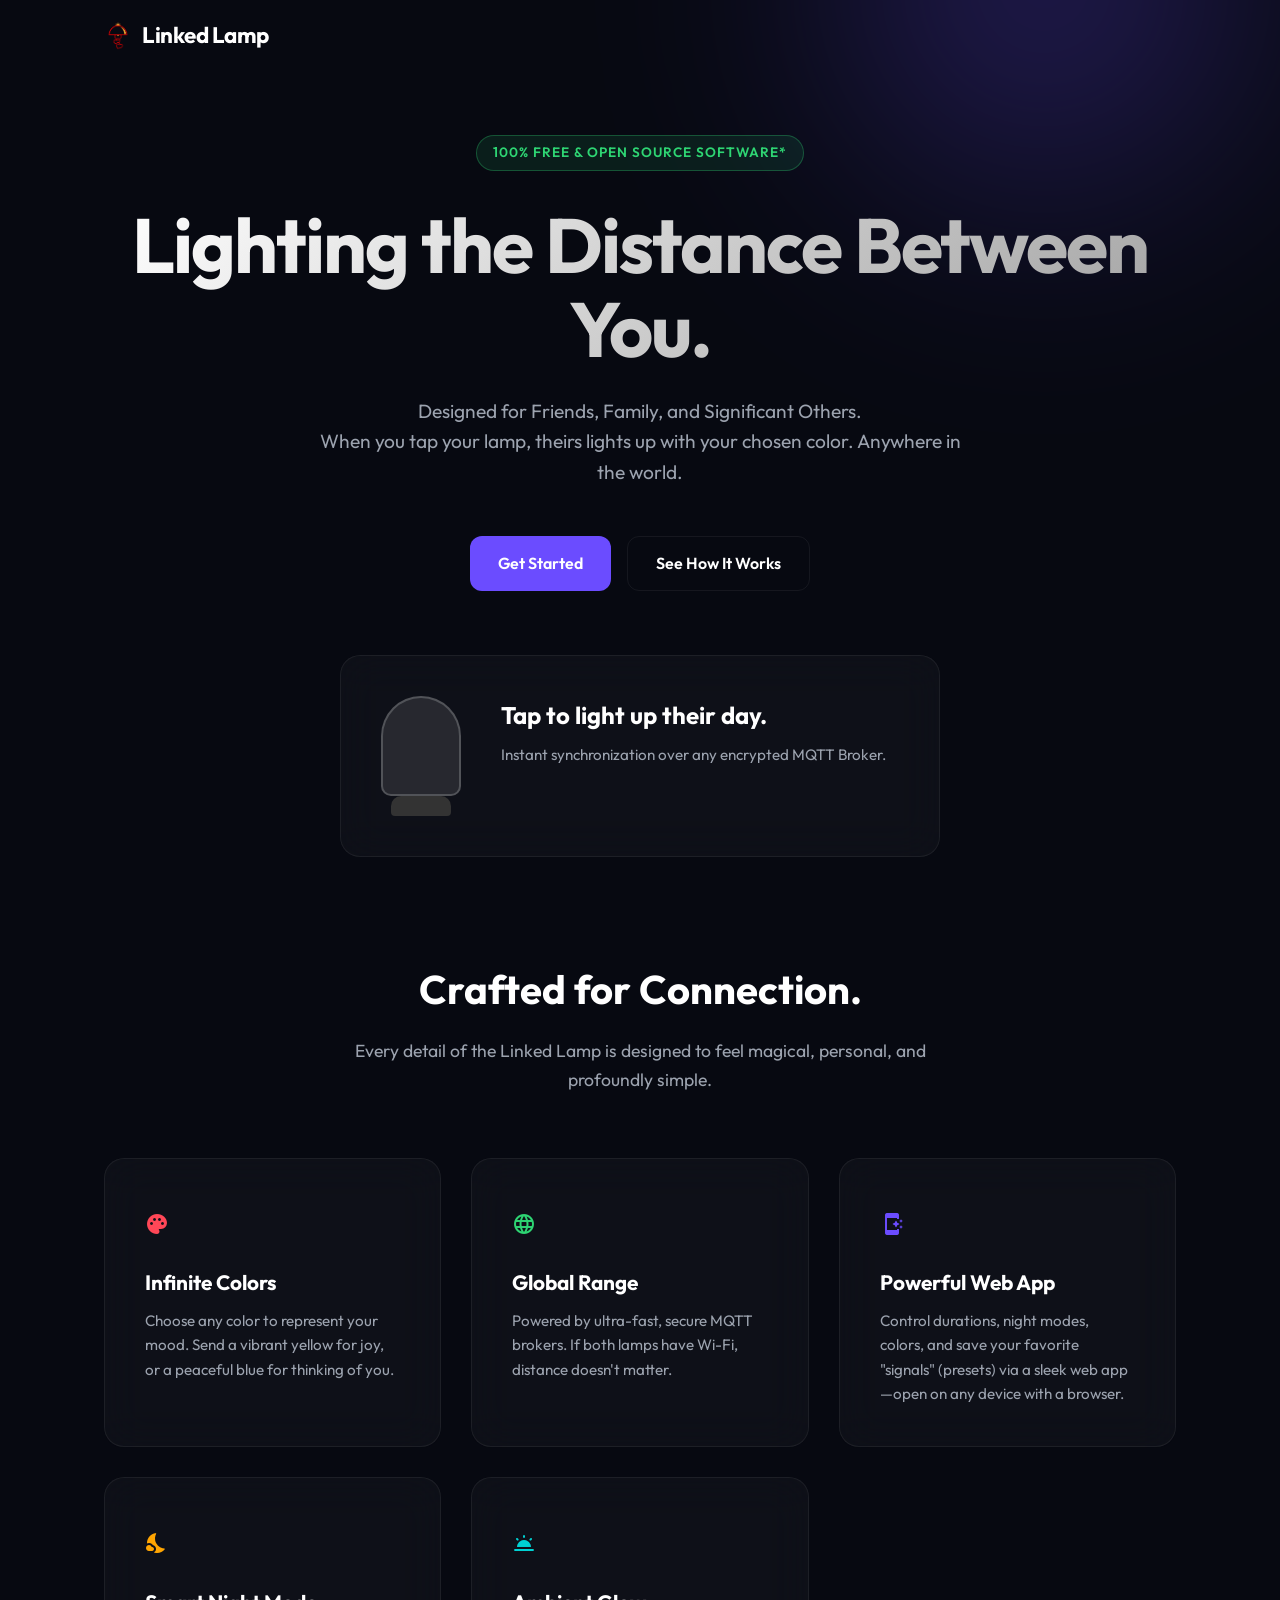
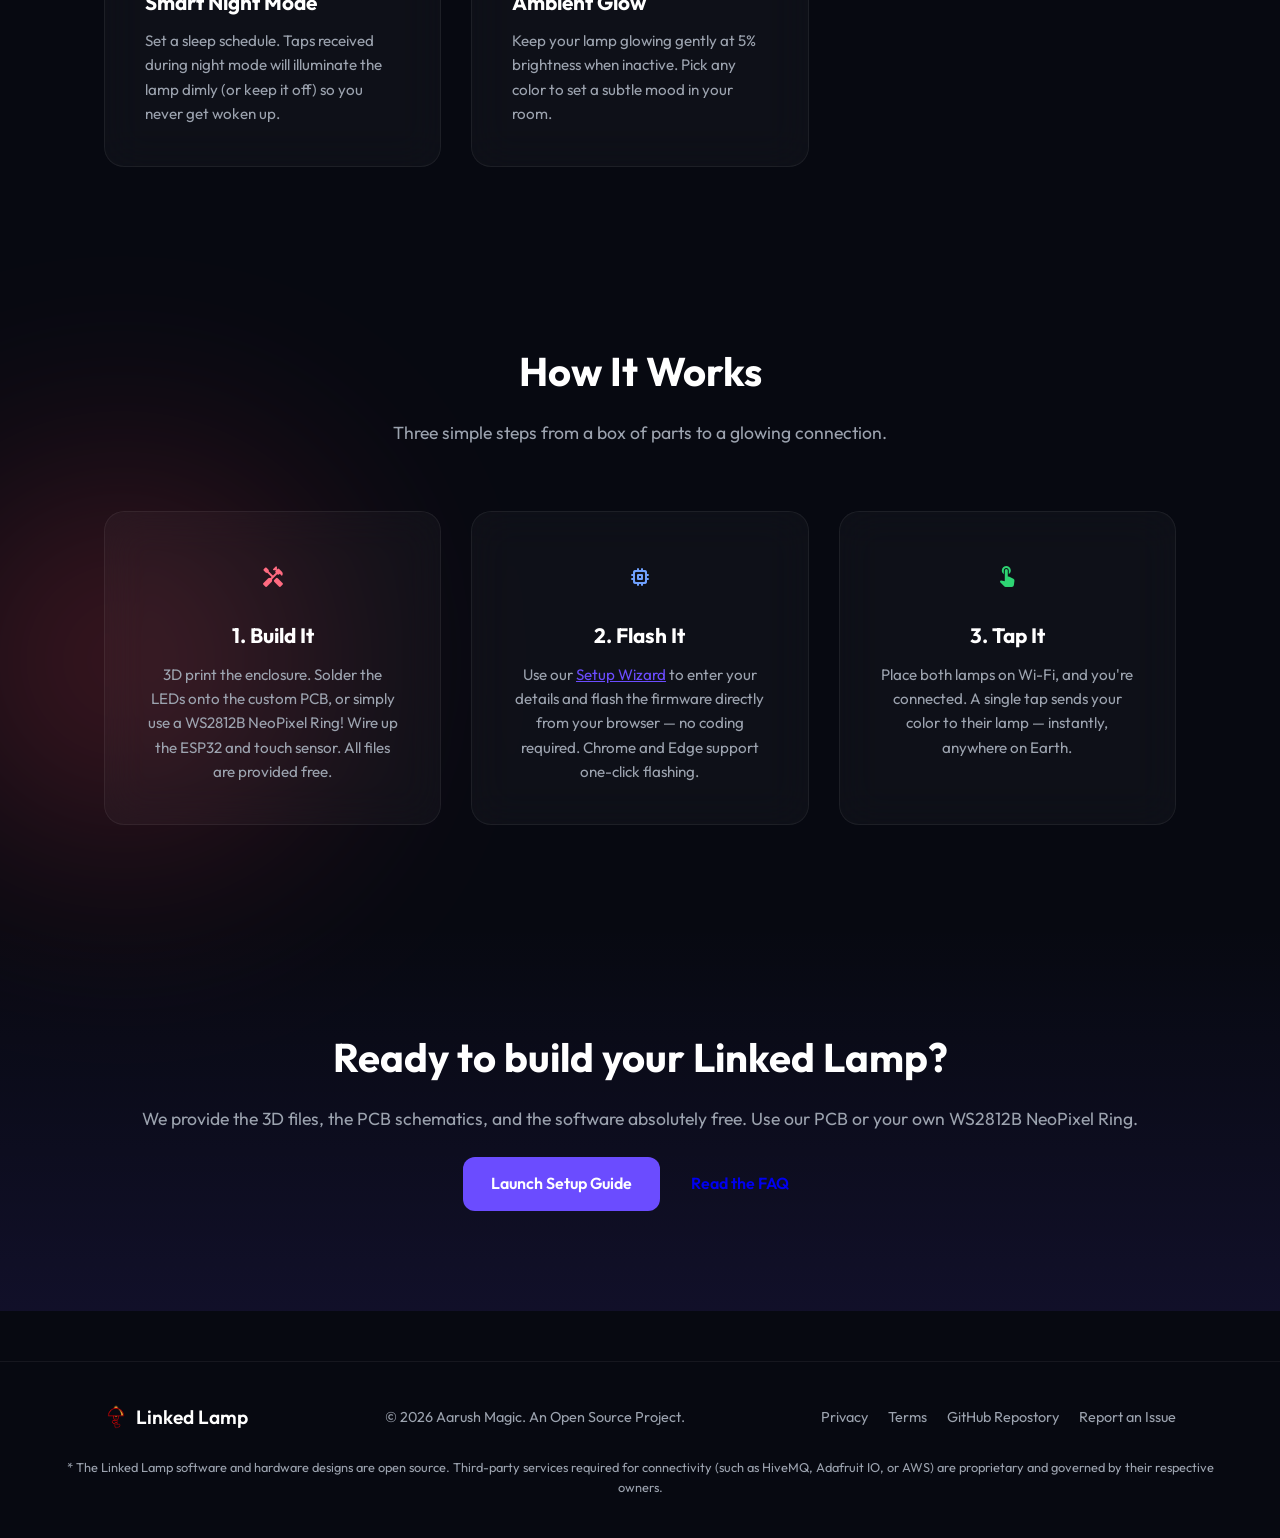
==== docs/index.html @ 15bd5dc9 "Revert out of notifications while still keeping PWA" ====
<!DOCTYPE html>
<html lang="en">

<head>
    <meta charset="UTF-8">
    <meta name="viewport" content="width=device-width, initial-scale=1.0, maximum-scale=1.0, user-scalable=no">
    <title>Linked Lamp | Light Up Their Day</title>
    <meta name="description"
        content="An open-source, touch-activated Wi-Fi Friendship Lamp to stay connected with Friends, Family, and Significant Others across the globe.">
    <meta name="robots" content="index" />
    <link href="https://fonts.googleapis.com/css2?family=Outfit:wght@300;400;500;600;700&display=swap" rel="stylesheet">
    <link href="https://fonts.googleapis.com/icon?family=Material+Icons+Round" rel="stylesheet">
    <link rel="stylesheet" href="landing.css">
    <link rel="icon" type="image/png" href="images/logo.png">
</head>

<body>

    <!-- Ambient Background Effects -->
    <div class="ambient-glow glow-1"></div>
    <div class="ambient-glow glow-2"></div>

    <nav class="navbar">
        <div class="nav-content max-w">
            <div class="logo">
                <a href="index.html"
                    style="color:inherit; text-decoration:none; display:flex; align-items:center; gap:10px;">
                    <img src="images/logo.png" alt="Linked Lamp"
                        style="height: 28px; width: 28px; object-fit: contain;">
                    <span class="logo-text">Linked Lamp</span>
                </a>
            </div>
</div>
    </nav>

    <!-- Mobile Nav Overlay -->
<!-- Hero Section -->
    <header class="hero">
        <div class="hero-content max-w">
            <div class="hero-badge">100% Free & Open Source Software*</div>
            <h1 class="hero-title">Lighting the Distance Between You.</h1>
            <p class="hero-subtitle">
                Designed for Friends, Family, and Significant Others.<br>
                When you tap your lamp, theirs lights up with your chosen color. Anywhere in the world.
            </p>
            <div class="hero-cta">
                <a href="setup.html" class="btn primary-btn pulse-hover">Get Started</a>
                <a href="#how-it-works" class="btn outline-btn">See How It Works</a>
            </div>
        </div>

        <!-- Interactive 3D Mockup Container (Glassmorphism card for visual flair) -->
        <div class="hero-visual">
            <div class="glass-card visual-card">
                <div class="lamp-illustration">
                    <div class="lamp-base"></div>
                    <div class="lamp-body"></div>
                    <!-- The light that animates -->
                    <div class="lamp-light pulse-light"></div>
                </div>
                <div class="visual-text">
                    <h3>Tap to light up their day.</h3>
                    <p>Instant synchronization over any encrypted MQTT Broker.</p>
                </div>
            </div>
        </div>
    </header>

    <!-- Features Section -->
    <section id="features" class="features-section max-w">
        <div class="section-header">
            <h2>Crafted for Connection.</h2>
            <p>Every detail of the Linked Lamp is designed to feel magical, personal, and profoundly simple.</p>
        </div>

        <div class="feature-grid">
            <div class="feature-card glass-card">
                <div class="feature-icon" style="color: #ff4757;"><span class="material-icons-round">palette</span>
                </div>
                <h3>Infinite Colors</h3>
                <p>Choose any color to represent your mood. Send a vibrant yellow for joy, or a peaceful blue for
                    thinking of you.</p>
            </div>

            <div class="feature-card glass-card">
                <div class="feature-icon" style="color: #2ed573;"><span class="material-icons-round">language</span>
                </div>
                <h3>Global Range</h3>
                <p>Powered by ultra-fast, secure MQTT brokers. If both lamps have Wi-Fi, distance doesn't matter.</p>
            </div>

            <div class="feature-card glass-card">
                <div class="feature-icon" style="color: #6b4cff;"><span class="material-icons-round">app_shortcut</span>
                </div>
                <h3>Powerful Web App</h3>
                <p>Control durations, night modes, colors, and save your favorite "signals" (presets) via a sleek web
                    app—open on any device with a browser.</p>
            </div>

            <div class="feature-card glass-card">
                <div class="feature-icon" style="color: #ffa502;"><span class="material-icons-round">nights_stay</span>
                </div>
                <h3>Smart Night Mode</h3>
                <p>Set a sleep schedule. Taps received during night mode will illuminate the lamp dimly (or keep it off)
                    so you never get woken up.</p>
            </div>

            <div class="feature-card glass-card">
                <div class="feature-icon" style="color: #00d2d3;"><span class="material-icons-round">wb_twilight</span>
                </div>
                <h3>Ambient Glow</h3>
                <p>Keep your lamp glowing gently at 5% brightness when inactive. Pick any color to set a subtle mood
                    in your room.</p>
            </div>
        </div>
    </section>

    <!-- How It Works Section -->
    <section id="how-it-works" class="features-section max-w" style="padding-top: 8vh;">
        <div class="section-header">
            <h2>How It Works</h2>
            <p>Three simple steps from a box of parts to a glowing connection.</p>
        </div>

        <div class="feature-grid" style="grid-template-columns: repeat(3, 1fr);">
            <div class="feature-card glass-card" style="text-align: center;">
                <div class="feature-icon" style="color: #ff6b81;">
                    <span class="material-icons-round">handyman</span>
                </div>
                <h3>1. Build It</h3>
                <p>3D print the enclosure. Solder the LEDs onto the custom PCB, or simply use a WS2812B NeoPixel Ring!
                    Wire up the ESP32 and touch sensor.
                    All files are provided free.</p>
            </div>

            <div class="feature-card glass-card" style="text-align: center;">
                <div class="feature-icon" style="color: #70a1ff;">
                    <span class="material-icons-round">memory</span>
                </div>
                <h3>2. Flash It</h3>
                <p>Use our <a href="setup.html" style="color: var(--accent);">Setup Wizard</a> to enter your details and
                    flash the firmware directly from your browser — no coding required. Chrome and Edge support
                    one-click flashing.</p>
            </div>

            <div class="feature-card glass-card" style="text-align: center;">
                <div class="feature-icon" style="color: #2ed573;">
                    <span class="material-icons-round">touch_app</span>
                </div>
                <h3>3. Tap It</h3>
                <p>Place both lamps on Wi-Fi, and you're connected. A single tap sends your color to their lamp —
                    instantly, anywhere on Earth.</p>
            </div>
        </div>
    </section>

    <!-- Call to Action Section -->
    <section class="cta-section">
        <div class="cta-container max-w">
            <h2>Ready to build your Linked Lamp?</h2>
            <p>We provide the 3D files, the PCB schematics, and the software absolutely free. Use our PCB or your own
                WS2812B NeoPixel Ring.</p>
            <div class="cta-buttons mt-3">
                <a href="setup.html" class="btn primary-btn">Launch Setup Guide</a>
                <a href="faq.html" class="btn secondary-btn">Read the FAQ</a>
            </div>
        </div>
    </section>

    <!-- Footer -->
    <footer>
        <div class="footer-content max-w">
            <div class="footer-brand">
                <img src="images/logo.png" alt="Linked Lamp" style="height: 24px; width: 24px; object-fit: contain;">
                Linked
                Lamp
            </div>
            <p>&copy; 2026 Aarush Magic. An Open Source Project.</p>
            <div class="footer-links">
                <a href="privacy.html">Privacy</a>
                <a href="terms.html">Terms</a>
                <a href="https://github.com/aarushmagic/Linked-Lamp">GitHub Repostory</a>
                <a href="https://github.com/aarushmagic/Linked-Lamp/issues">Report an Issue</a>
            </div>
        </div>
        <div class="max-w mt-3" style="text-align: center; font-size: 0.8rem; color: var(--text-dim); padding: 0 20px;">
            * The Linked Lamp software and hardware designs are open source. Third-party services required for
            connectivity (such as HiveMQ, Adafruit IO, or AWS) are proprietary and governed by their respective owners.
        </div>
    </footer>

    <script>
        // Scroll effects
        window.addEventListener("scroll", () => {
            const nav = document.querySelector(".navbar");
            if (window.scrollY > 50) {
                nav.classList.add("scrolled");
            } else {
                nav.classList.remove("scrolled");
            }
        });

        // Hamburger menu toggle
</script>
</body>

</html>
---- docs/landing.css ----
/* ==========================================================================
   Linked Lamp — Landing Page Commercial Styles
   ==========================================================================
   Premium, Glassmorphism, Modern CSS Aesthetics.
   ========================================================================== */

:root {
    --bg-dark: #070911;
    --bg-card: rgba(255, 255, 255, 0.03);
    --border: rgba(255, 255, 255, 0.06);
    --text: #ffffff;
    --text-dim: #9ca3af;
    --accent: #6b4cff;
    --accent-hover: #8970ff;
    --font: 'Outfit', sans-serif;
    --radius: 20px;
    --transition: all 0.3s cubic-bezier(0.25, 0.8, 0.25, 1);
}

*,
*::before,
*::after {
    margin: 0;
    padding: 0;
    box-sizing: border-box;
}

body {
    background-color: var(--bg-dark);
    color: var(--text);
    font-family: var(--font);
    line-height: 1.6;
    overflow-x: hidden;
    position: relative;
    scroll-behavior: smooth;
}

.max-w {
    max-width: 1200px;
    margin: 0 auto;
    padding: 0 5%;
}

.mt-3 {
    margin-top: 1.5rem;
}

/* --- Ambient Background Glows --- */
.ambient-glow {
    position: absolute;
    border-radius: 50%;
    filter: blur(120px);
    z-index: -1;
    opacity: 0.4;
    pointer-events: none;
}

.glow-1 {
    top: -10%;
    right: -5%;
    width: 600px;
    height: 600px;
    background: radial-gradient(circle, #6b4cff 0%, transparent 70%);
}

.glow-2 {
    bottom: 20%;
    left: -10%;
    width: 500px;
    height: 500px;
    background: radial-gradient(circle, #ff4757 0%, transparent 70%);
}

/* --- Navigation --- */
.navbar {
    position: fixed;
    top: 0;
    width: 100%;
    padding: 18px 0;
    z-index: 1002;
    transition: var(--transition);
}

.navbar.scrolled {
    background: rgba(7, 9, 17, 0.85);
    backdrop-filter: blur(16px);
    padding: 1rem 0;
    border-bottom: 1px solid var(--border);
}

.nav-content {
    display: flex;
    justify-content: space-between;
    align-items: center;
}

.logo {
    display: flex;
    align-items: center;
    gap: 10px;
    font-size: 1.4rem;
    font-weight: 700;
    letter-spacing: -0.5px;
}

.logo .material-icons-round {
    color: var(--accent);
}

.nav-links {
    display: flex;
    align-items: center;
    gap: 24px;
}

.nav-links a {
    color: var(--text-dim);
    text-decoration: none;
    font-weight: 500;
    font-size: 0.95rem;
    transition: var(--transition);
}

.nav-links a:hover {
    color: var(--text);
}

.nav-links .github-link {
    display: flex;
    align-items: center;
    gap: 6px;
}

.nav-btn {
    padding: 10px 20px;
    border-radius: 30px;
    background: rgba(255, 255, 255, 0.05);
    border: 1px solid var(--border);
    color: white !important;
}

.nav-btn.primary {
    background: var(--accent);
    border: none;
    box-shadow: 0 4px 15px rgba(107, 76, 255, 0.3);
}

.nav-btn.primary:hover {
    background: var(--accent-hover);
    transform: translateY(-2px);
}

/* --- Hero Section --- */
.hero {
    padding-top: 15vh;
    min-height: 90vh;
    display: flex;
    flex-direction: column;
    align-items: center;
    text-align: center;
    position: relative;
}

.hero-badge {
    background: rgba(46, 213, 115, 0.1);
    border: 1px solid rgba(46, 213, 115, 0.3);
    color: #2ed573;
    padding: 6px 16px;
    border-radius: 30px;
    font-size: 0.85rem;
    font-weight: 600;
    letter-spacing: 1px;
    text-transform: uppercase;
    margin-bottom: 2rem;
    display: inline-block;
}

.hero-title {
    font-size: clamp(3rem, 6vw, 5rem);
    font-weight: 700;
    line-height: 1.1;
    letter-spacing: -2px;
    margin-bottom: 1.5rem;
    background: linear-gradient(135deg, #ffffff 0%, #a0a0a0 100%);
    -webkit-background-clip: text;
    -webkit-text-fill-color: transparent;
}

.hero-subtitle {
    font-size: 1.2rem;
    color: var(--text-dim);
    max-width: 650px;
    margin: 0 auto 3rem;
}

.hero-cta {
    display: flex;
    gap: 16px;
    justify-content: center;
    margin-bottom: 4rem;
}

.btn {
    padding: 14px 28px;
    border-radius: 12px;
    font-size: 1rem;
    font-weight: 600;
    text-decoration: none;
    transition: var(--transition);
    display: inline-flex;
    align-items: center;
    justify-content: center;
}

.primary-btn {
    background: var(--accent);
    color: white;
    border: none;
}

.primary-btn:hover {
    background: var(--accent-hover);
    box-shadow: 0 8px 25px rgba(107, 76, 255, 0.4);
    transform: translateY(-3px);
}

.outline-btn {
    background: transparent;
    border: 1px solid var(--border);
    color: white;
}

.outline-btn:hover {
    border-color: rgba(255, 255, 255, 0.3);
    background: rgba(255, 255, 255, 0.05);
}

.pulse-hover:hover {
    animation: gentlePulse 1.5s infinite;
}

@keyframes gentlePulse {
    0% {
        box-shadow: 0 0 0 0 rgba(107, 76, 255, 0.4);
    }

    70% {
        box-shadow: 0 0 0 15px rgba(107, 76, 255, 0);
    }

    100% {
        box-shadow: 0 0 0 0 rgba(107, 76, 255, 0);
    }
}

/* Glassmorphism Card styling */
.glass-card {
    background: var(--bg-card);
    backdrop-filter: blur(20px);
    -webkit-backdrop-filter: blur(20px);
    border: 1px solid var(--border);
    border-radius: var(--radius);
    padding: 2.5rem;
}

/* Dynamic CSS Lamp Illustration */
.hero-visual {
    width: 100%;
    display: flex;
    justify-content: center;
}

.visual-card {
    display: flex;
    align-items: flex-start;
    gap: 40px;
    max-width: 600px;
    width: 100%;
    margin: 0 auto;
    text-align: left;
}

.lamp-illustration {
    width: 80px;
    height: 120px;
    position: relative;
    display: flex;
    flex-direction: column;
    align-items: center;
    flex-shrink: 0;
}

.lamp-base {
    width: 60px;
    height: 20px;
    background: #333;
    border-radius: 10px 10px 4px 4px;
    position: absolute;
    bottom: 0;
}

.lamp-body {
    width: 80px;
    height: 100px;
    background: rgba(255, 255, 255, 0.1);
    border: 2px solid rgba(255, 255, 255, 0.2);
    border-radius: 40px 40px 10px 10px;
    position: absolute;
    bottom: 20px;
    z-index: 2;
}

.lamp-light {
    position: absolute;
    bottom: 25px;
    width: 60px;
    height: 80px;
    background: var(--accent);
    border-radius: 30px 30px 8px 8px;
    opacity: 0;
    transition: opacity 1s, background 1s;
    z-index: 1;
}

.pulse-light {
    animation: lampCycle 4s infinite;
}

@keyframes lampCycle {
    0% {
        opacity: 0;
        background: var(--accent);
        box-shadow: 0 0 0px var(--accent);
    }

    20% {
        opacity: 0.8;
        background: var(--accent);
        box-shadow: 0 0 40px var(--accent);
    }

    45% {
        opacity: 0;
        background: var(--accent);
    }

    50% {
        opacity: 0;
        background: #2ed573;
        box-shadow: 0 0 0px #2ed573;
    }

    70% {
        opacity: 0.8;
        background: #2ed573;
        box-shadow: 0 0 40px #2ed573;
    }

    95% {
        opacity: 0;
        background: #2ed573;
    }

    100% {
        opacity: 0;
        background: var(--accent);
    }
}

.visual-text h3 {
    font-size: 1.5rem;
    margin-bottom: 8px;
}

.visual-text p {
    color: var(--text-dim);
    font-size: 0.95rem;
}

/* --- Features Section --- */
.features-section {
    padding: 100px 5%;
    text-align: center;
}

.section-header {
    margin-bottom: 4rem;
}

.section-header h2 {
    font-size: 2.5rem;
    font-weight: 700;
    margin-bottom: 1rem;
}

.section-header p {
    color: var(--text-dim);
    font-size: 1.1rem;
    max-width: 600px;
    margin: 0 auto;
}

.feature-grid {
    display: grid;
    grid-template-columns: repeat(auto-fit, minmax(250px, 1fr));
    gap: 30px;
    text-align: left;
}

.feature-card {
    transition: var(--transition);
}

.feature-card:hover {
    transform: translateY(-5px);
    border-color: rgba(255, 255, 255, 0.15);
}

.feature-icon {
    font-size: 2rem;
    margin-bottom: 1rem;
}

.feature-card h3 {
    font-size: 1.3rem;
    margin-bottom: 10px;
}

.feature-card p {
    color: var(--text-dim);
    font-size: 0.95rem;
}

/* --- CTA Section --- */
.cta-section {
    padding: 100px 0;
    background: linear-gradient(to top, rgba(107, 76, 255, 0.1), transparent);
    text-align: center;
}

.cta-container h2 {
    font-size: 2.5rem;
    margin-bottom: 1rem;
}

.cta-container p {
    color: var(--text-dim);
    font-size: 1.1rem;
}

/* --- Footer --- */
footer {
    border-top: 1px solid var(--border);
    padding: 40px 0;
    margin-top: 50px;
}

.footer-content {
    display: flex;
    justify-content: space-between;
    align-items: center;
    flex-wrap: wrap;
    gap: 20px;
}

.footer-brand {
    display: flex;
    align-items: center;
    gap: 8px;
    font-weight: 600;
    font-size: 1.2rem;
}

.footer-content p {
    color: var(--text-dim);
    font-size: 0.9rem;
}

.footer-links {
    display: flex;
    gap: 20px;
}

.footer-links a {
    color: var(--text-dim);
    text-decoration: none;
    font-size: 0.9rem;
    transition: color 0.2s;
}

.footer-links a:hover {
    color: white;
}

/* ---- Global overflow fix ---- */
html {
    overflow-x: hidden;
}

/* ---- Hamburger Button ---- */
.hamburger-btn {
    display: none;
    flex-direction: column;
    justify-content: center;
    gap: 5px;
    background: none;
    border: none;
    cursor: pointer;
    padding: 8px;
    z-index: 1001;
}

.hamburger-btn span {
    display: block;
    width: 24px;
    height: 2px;
    background: var(--text);
    border-radius: 2px;
    transition: all 0.3s ease;
}

.hamburger-btn.active span:nth-child(1) {
    transform: rotate(45deg) translate(5px, 5px);
}

.hamburger-btn.active span:nth-child(2) {
    opacity: 0;
}

.hamburger-btn.active span:nth-child(3) {
    transform: rotate(-45deg) translate(5px, -5px);
}

/* ---- Mobile Nav Overlay ---- */
.mobile-nav-overlay {
    display: none;
    position: fixed;
    top: 0;
    left: 0;
    width: 100%;
    height: 100%;
    background: rgba(7, 9, 17, 0.95);
    backdrop-filter: blur(20px);
    -webkit-backdrop-filter: blur(20px);
    z-index: 1000;
    opacity: 0;
    transition: opacity 0.3s ease;
    pointer-events: none;
}

.mobile-nav-overlay.open {
    opacity: 1;
    pointer-events: all;
}

.mobile-nav-links {
    display: flex;
    flex-direction: column;
    align-items: center;
    justify-content: center;
    height: 100%;
    gap: 28px;
}

.mobile-nav-links a {
    color: var(--text-dim);
    text-decoration: none;
    font-size: 1.3rem;
    font-weight: 500;
    transition: color 0.3s ease;
}

.mobile-nav-links a:hover {
    color: var(--text);
}



/* Mobile Responsiveness */
@media (max-width: 768px) {
    .hero {
        min-height: auto;
        padding-top: 10vh;
        padding-bottom: 0vh;
    }

    .hero-title {
        font-size: 2.8rem;
    }

    .nav-links {
        display: none;
    }

    .hamburger-btn {
        display: flex;
    }

    .mobile-nav-overlay {
        display: block;
    }

    .hero-visual {
        display: none;
    }

    .footer-content {
        flex-direction: column;
        text-align: center;
    }

    .feature-grid {
        display: flex;
        flex-direction: column;
    }

    /* Constrain ambient glows on mobile */
    .ambient-glow {
        max-width: 100vw;
        overflow: hidden;
    }

    .glow-1 {
        right: 0;
        width: 300px;
        height: 300px;
    }

    .glow-2 {
        left: 0;
        width: 250px;
        height: 250px;
    }
}
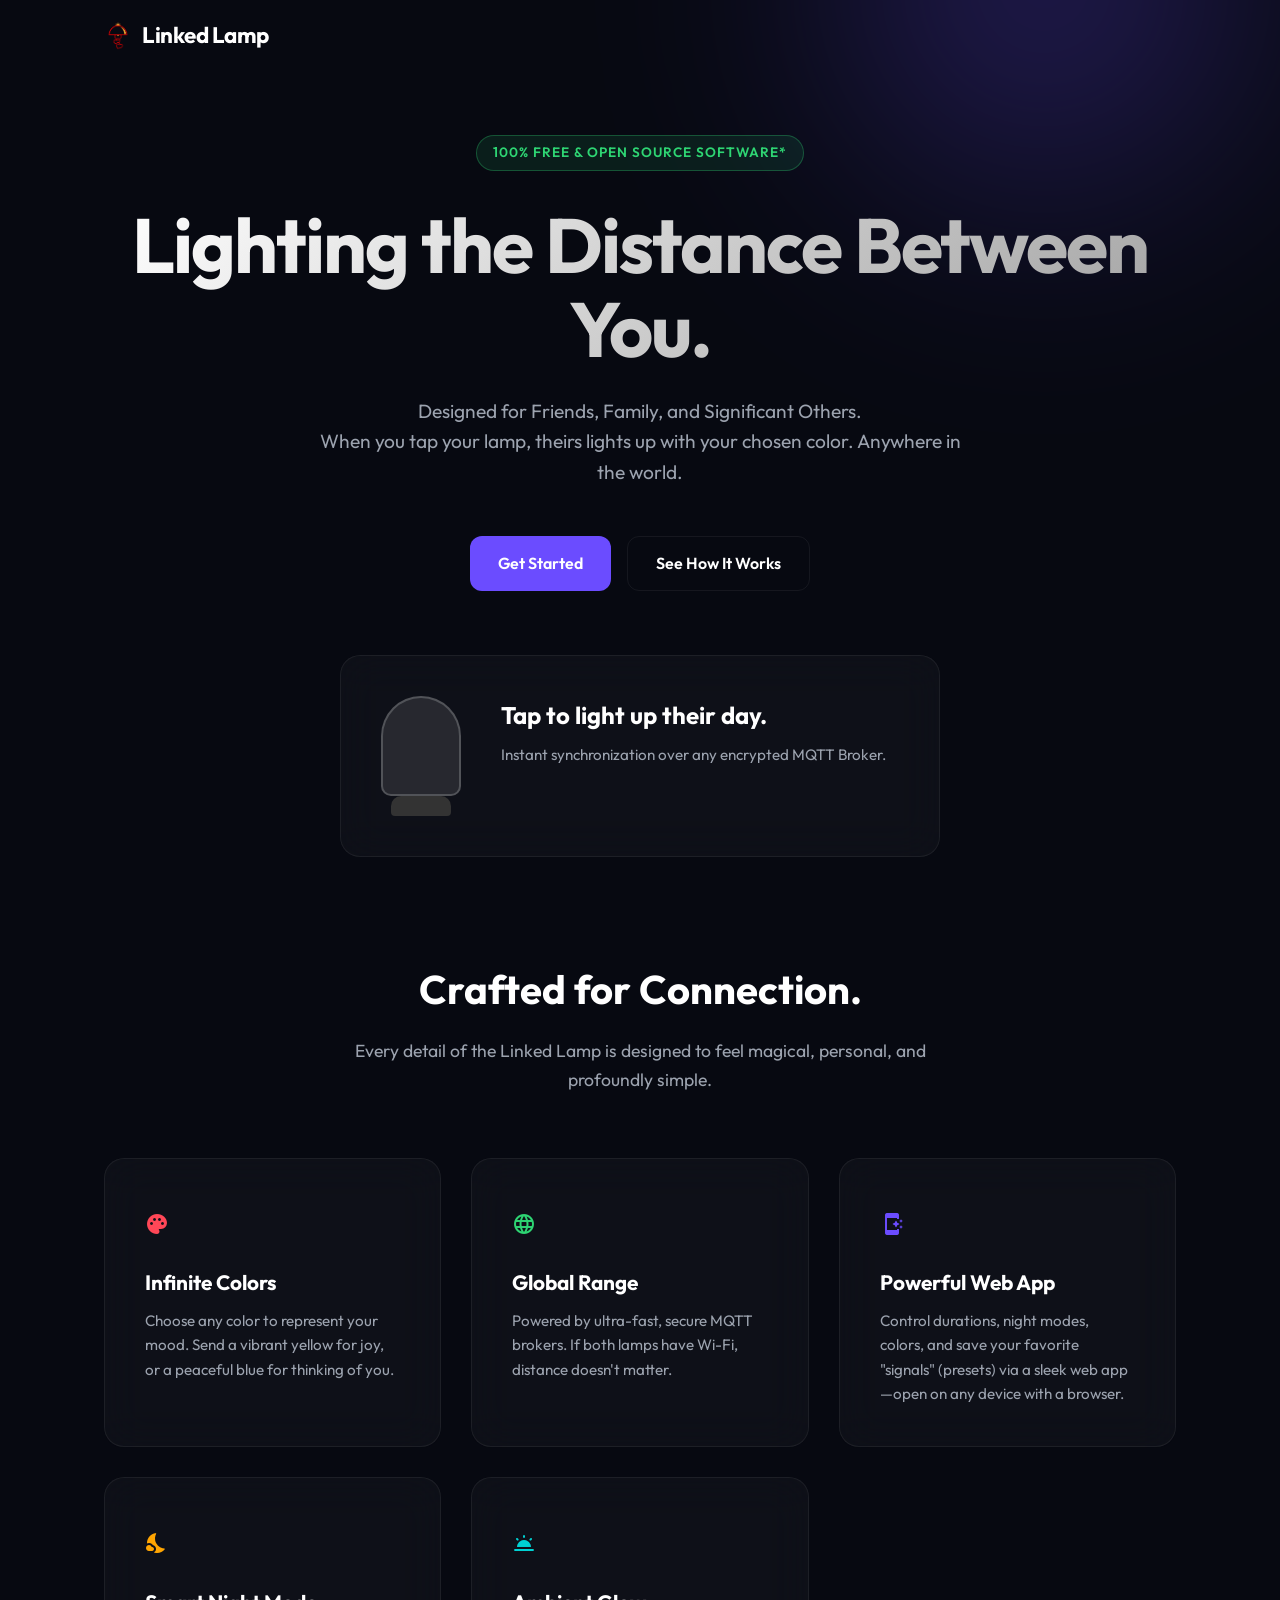
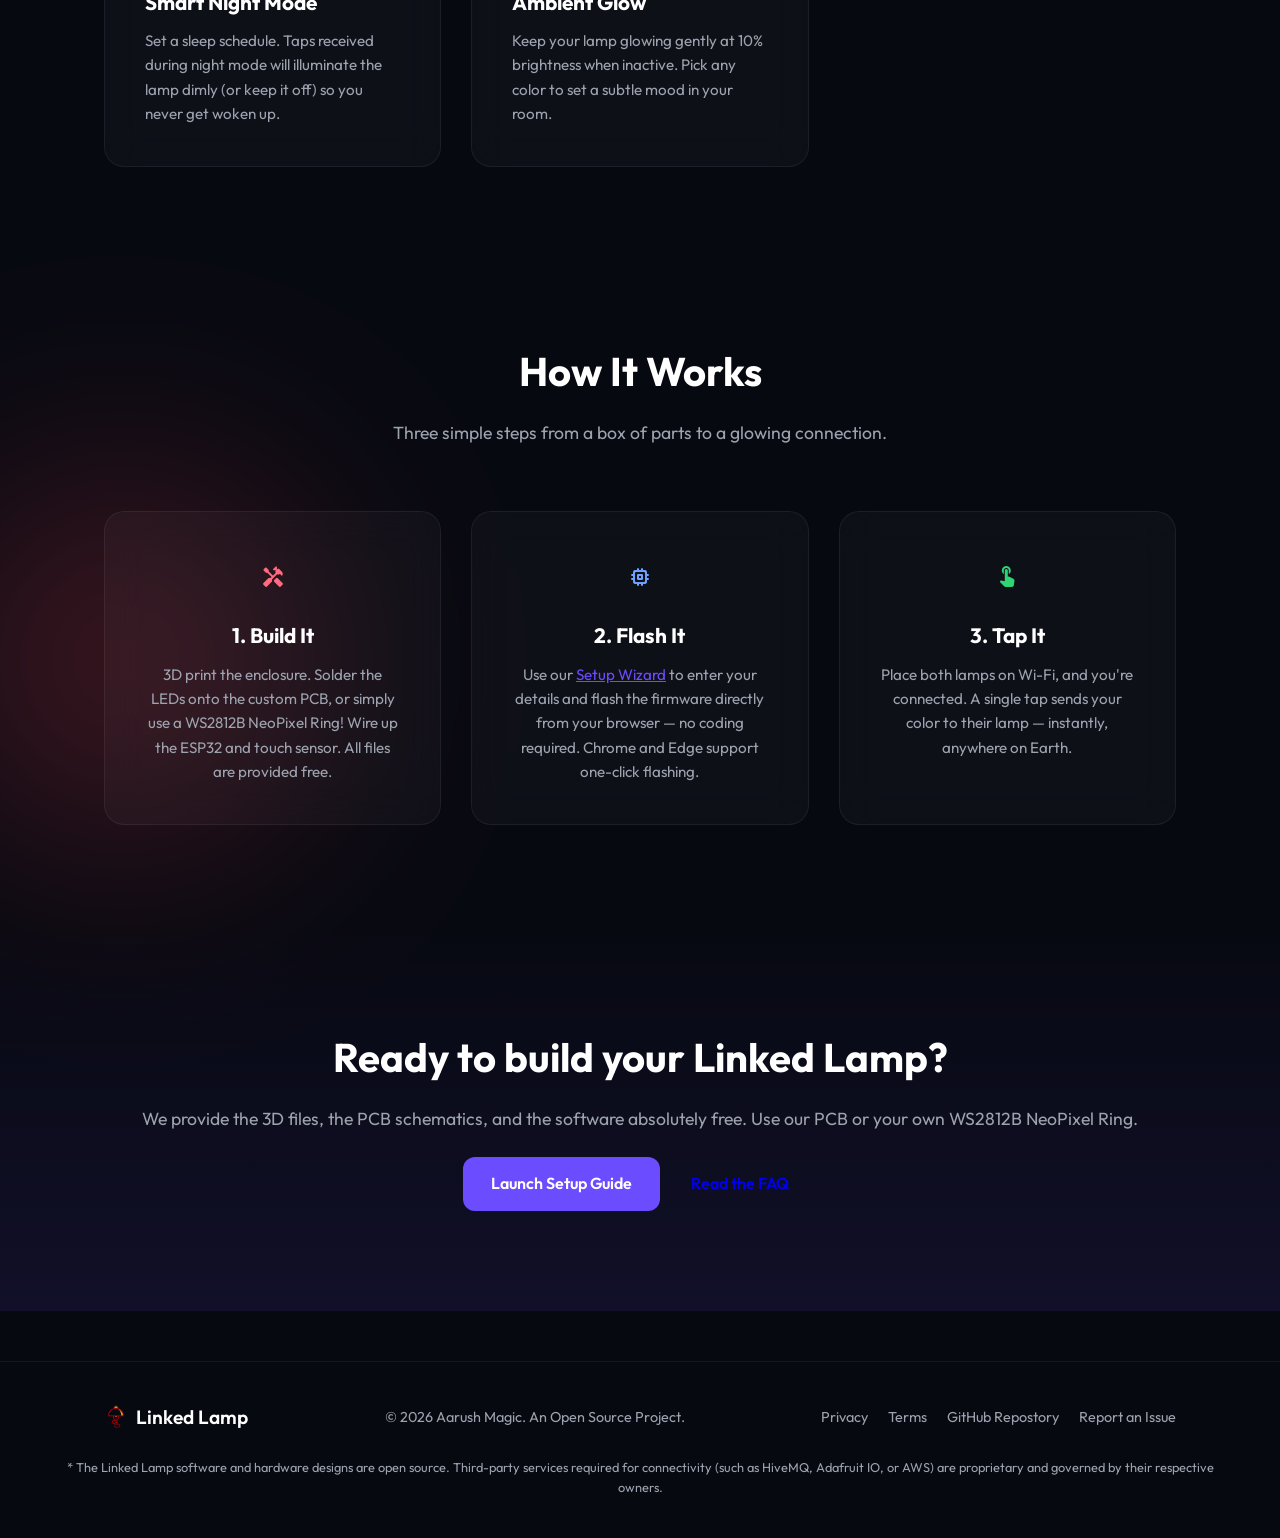
==== commit 09617c3d: "Increase ambient brightness to 10%" ====
--- a/docs/index.html
+++ b/docs/index.html
@@ -109,7 +109,7 @@
                 <div class="feature-icon" style="color: #00d2d3;"><span class="material-icons-round">wb_twilight</span>
                 </div>
                 <h3>Ambient Glow</h3>
-                <p>Keep your lamp glowing gently at 5% brightness when inactive. Pick any color to set a subtle mood
+                <p>Keep your lamp glowing gently at 10% brightness when inactive. Pick any color to set a subtle mood
                     in your room.</p>
             </div>
         </div>
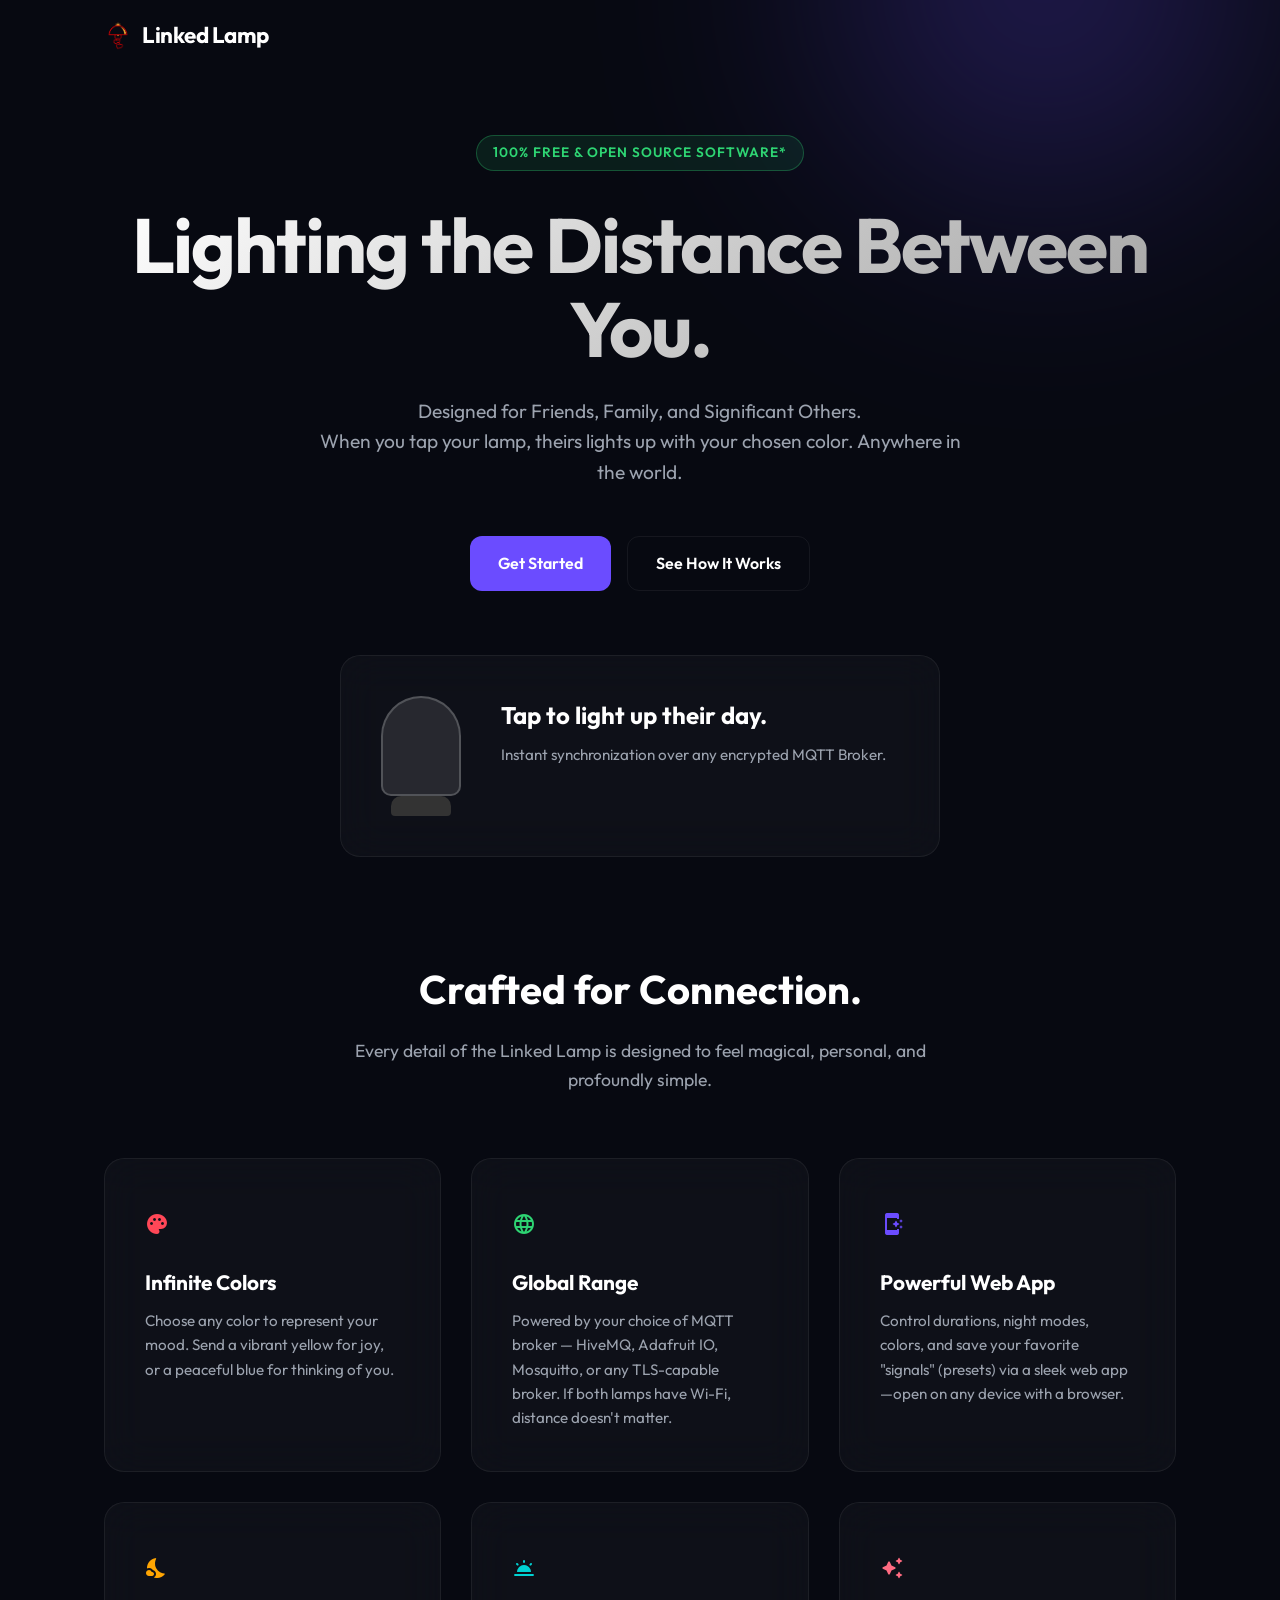
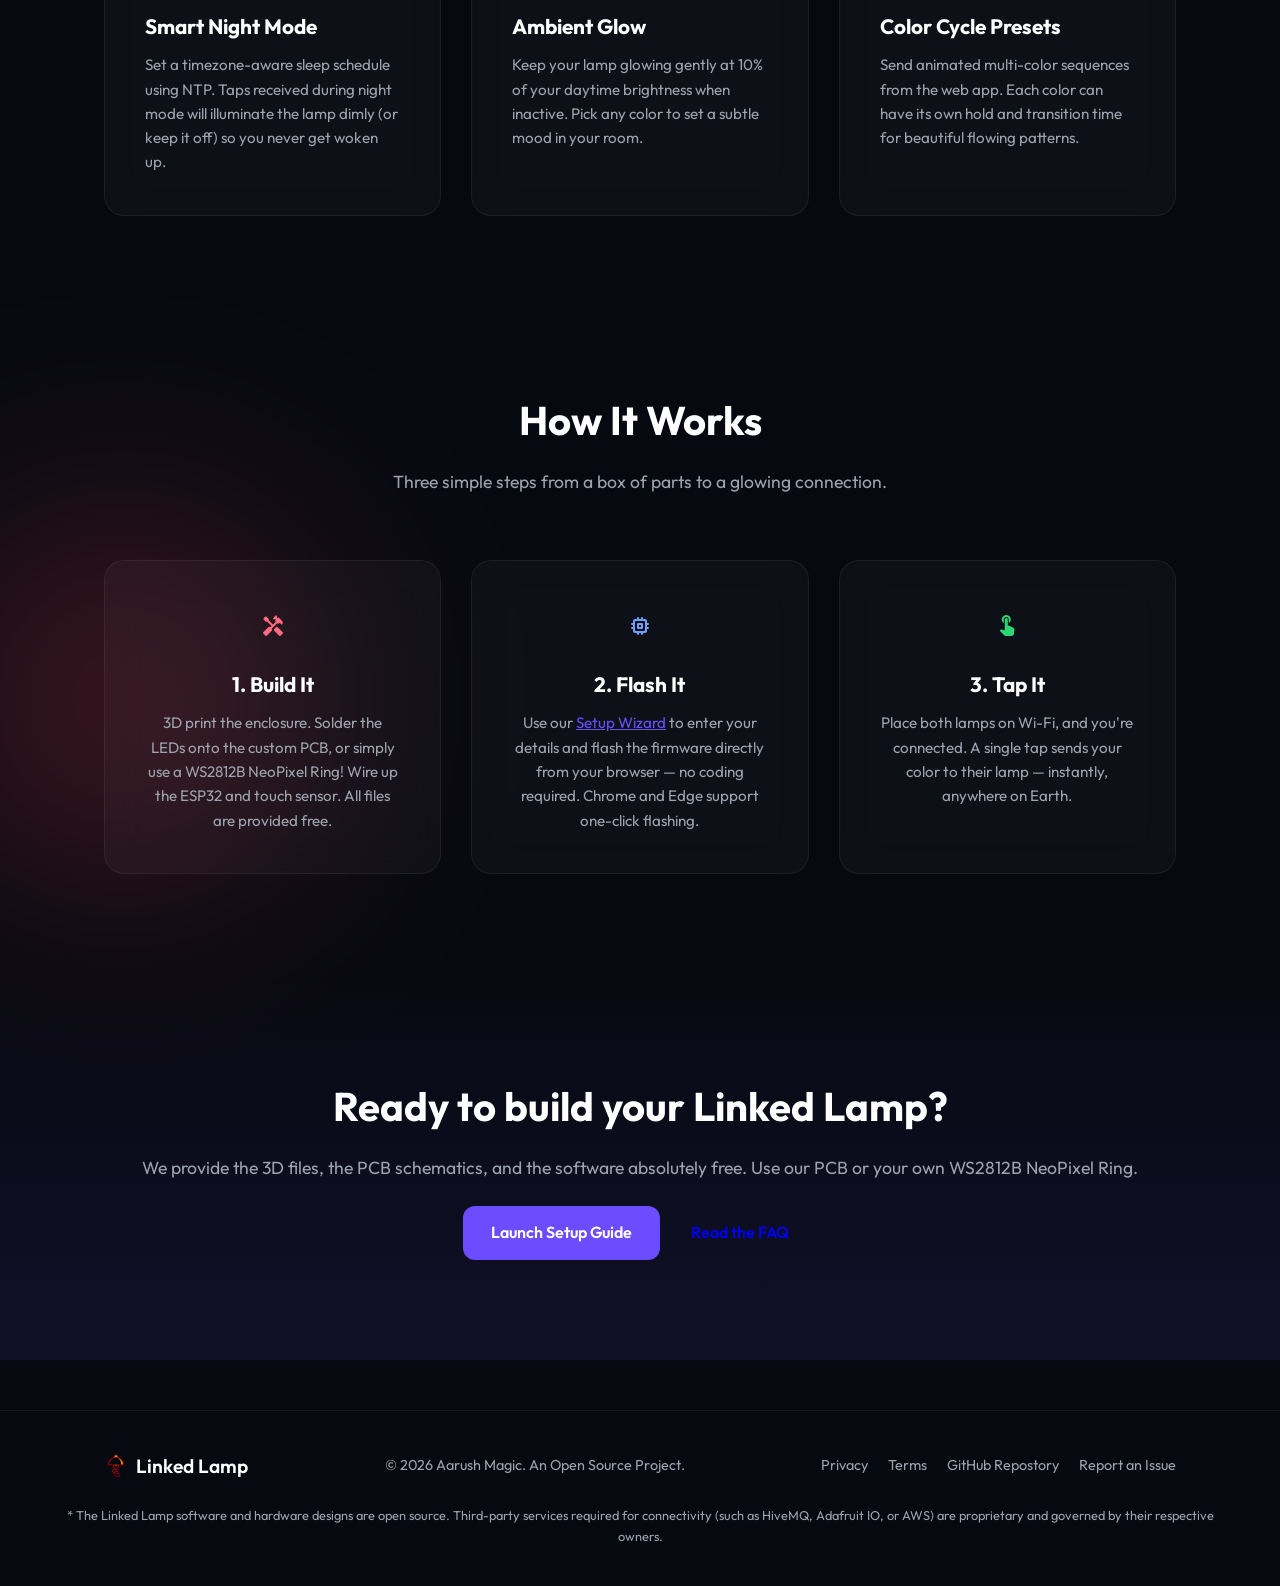
==== commit 1d7ca2a0: "Added read receipts to web UI" ====
--- a/docs/index.html
+++ b/docs/index.html
@@ -86,7 +86,7 @@
                 <div class="feature-icon" style="color: #2ed573;"><span class="material-icons-round">language</span>
                 </div>
                 <h3>Global Range</h3>
-                <p>Powered by ultra-fast, secure MQTT brokers. If both lamps have Wi-Fi, distance doesn't matter.</p>
+                <p>Powered by your choice of MQTT broker — HiveMQ, Adafruit IO, Mosquitto, or any TLS-capable broker. If both lamps have Wi-Fi, distance doesn't matter.</p>
             </div>
 
             <div class="feature-card glass-card">
@@ -101,7 +101,7 @@
                 <div class="feature-icon" style="color: #ffa502;"><span class="material-icons-round">nights_stay</span>
                 </div>
                 <h3>Smart Night Mode</h3>
-                <p>Set a sleep schedule. Taps received during night mode will illuminate the lamp dimly (or keep it off)
+                <p>Set a timezone-aware sleep schedule using NTP. Taps received during night mode will illuminate the lamp dimly (or keep it off)
                     so you never get woken up.</p>
             </div>
 
@@ -109,8 +109,15 @@
                 <div class="feature-icon" style="color: #00d2d3;"><span class="material-icons-round">wb_twilight</span>
                 </div>
                 <h3>Ambient Glow</h3>
-                <p>Keep your lamp glowing gently at 10% brightness when inactive. Pick any color to set a subtle mood
+                <p>Keep your lamp glowing gently at 10% of your daytime brightness when inactive. Pick any color to set a subtle mood
                     in your room.</p>
+            </div>
+
+            <div class="feature-card glass-card">
+                <div class="feature-icon" style="color: #ff6b81;"><span class="material-icons-round">auto_awesome</span>
+                </div>
+                <h3>Color Cycle Presets</h3>
+                <p>Send animated multi-color sequences from the web app. Each color can have its own hold and transition time for beautiful flowing patterns.</p>
             </div>
         </div>
     </section>
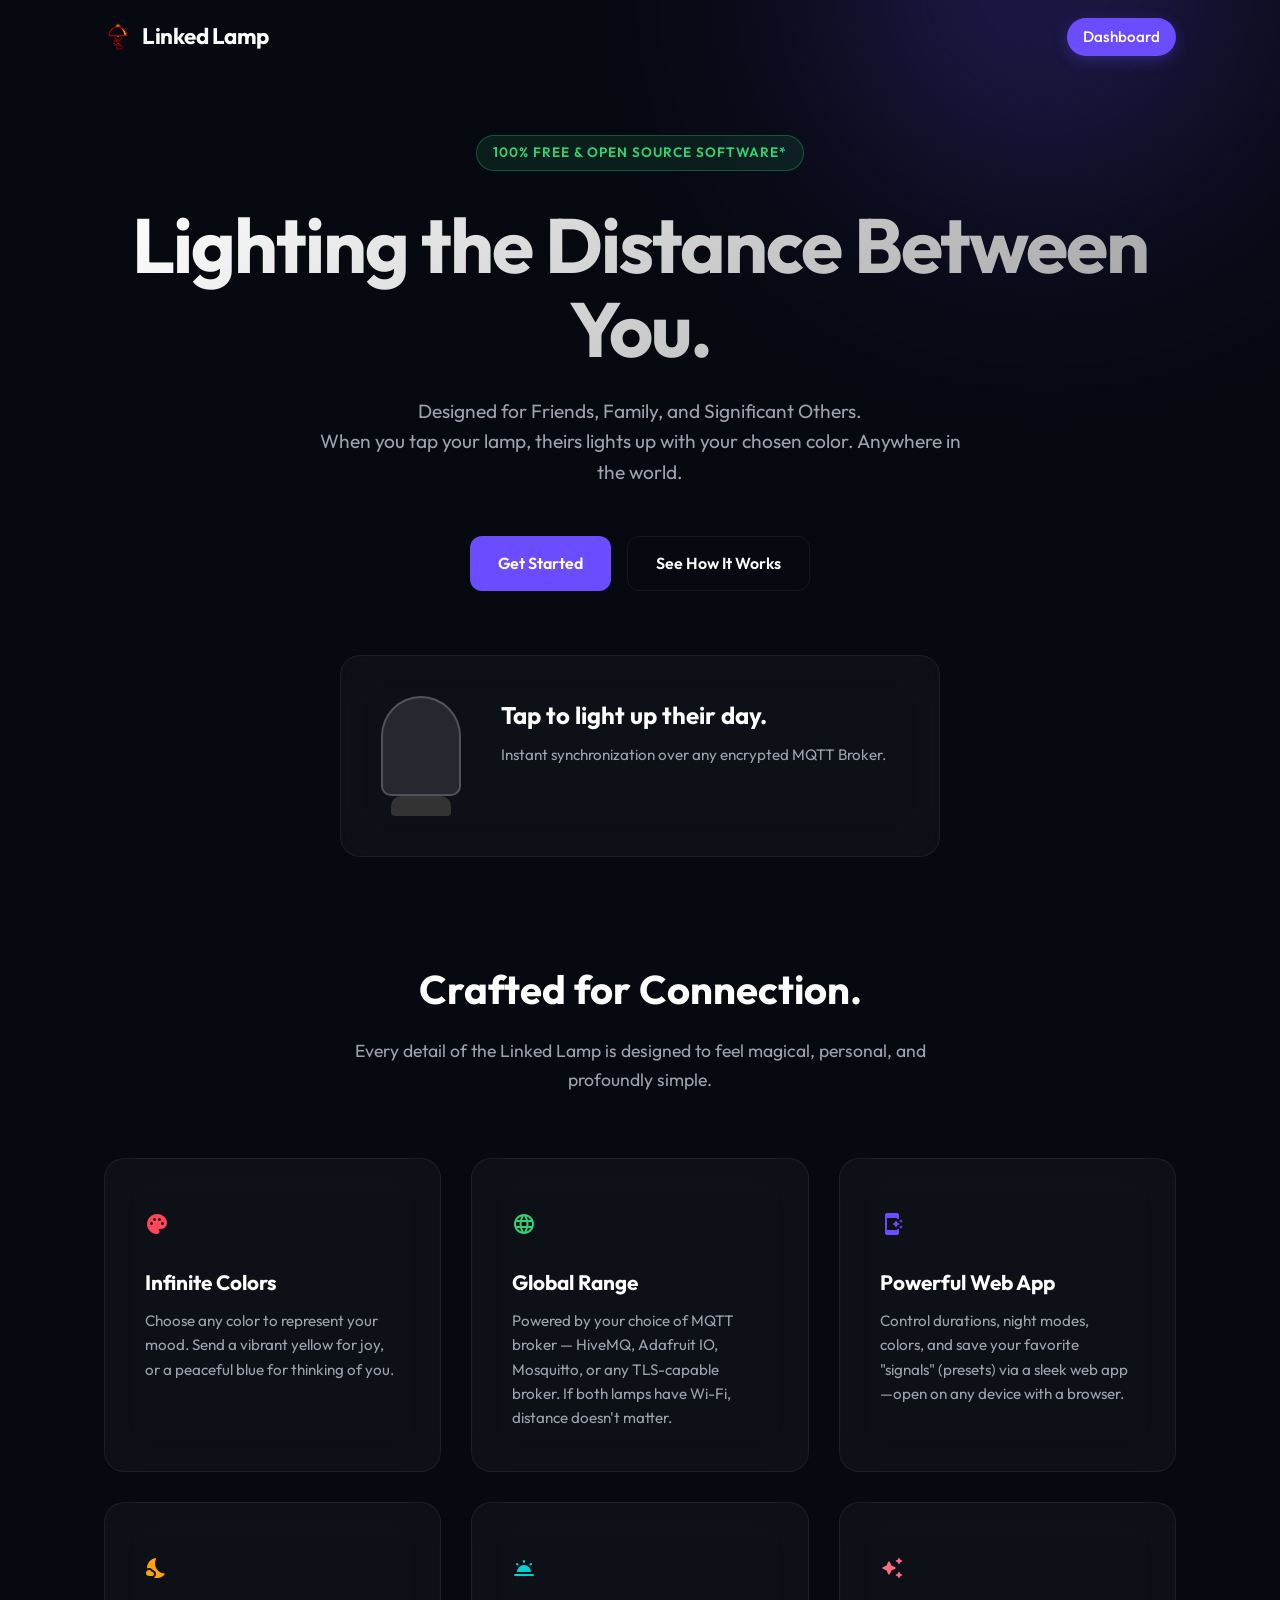
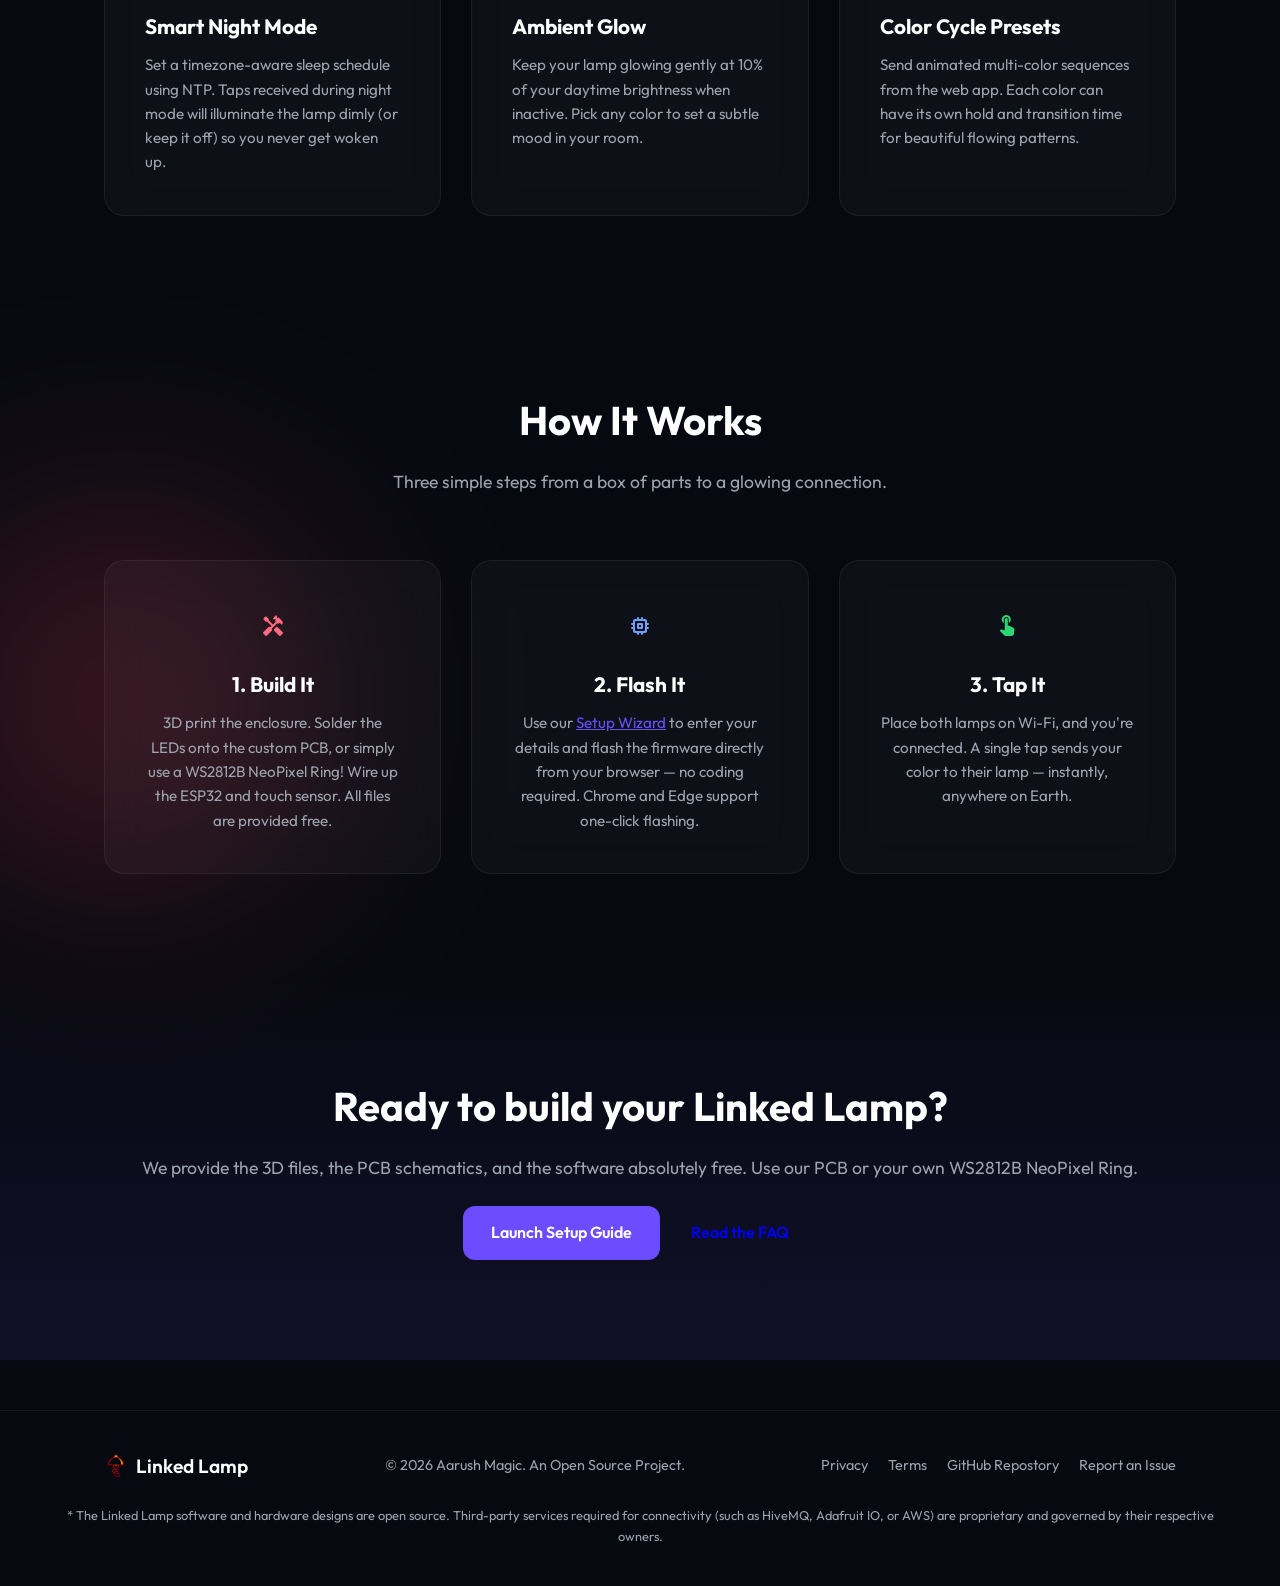
==== commit 37d692fb: "Added UID, PWA instructions and account switching" ====
--- a/docs/index.html
+++ b/docs/index.html
@@ -29,6 +29,9 @@
                         style="height: 28px; width: 28px; object-fit: contain;">
                     <span class="logo-text">Linked Lamp</span>
                 </a>
+            </div>
+            <div class="nav-links" style="margin-left: auto;">
+                <a href="my/" class="nav-btn primary">Dashboard</a>
             </div>
 </div>
     </nav>
@@ -211,4 +214,5 @@
 </script>
 </body>
 
-</html>+</html>
+
--- a/docs/landing.css
+++ b/docs/landing.css
@@ -132,7 +132,9 @@
 }
 
 .nav-btn {
-    padding: 10px 20px;
+    padding: 7px 16px;
+    font-size: 0.85rem;
+    font-weight: 600;
     border-radius: 30px;
     background: rgba(255, 255, 255, 0.05);
     border: 1px solid var(--border);
@@ -589,7 +591,7 @@
     }
 
     .nav-links {
-        display: none;
+        display: flex;
     }
 
     .hamburger-btn {
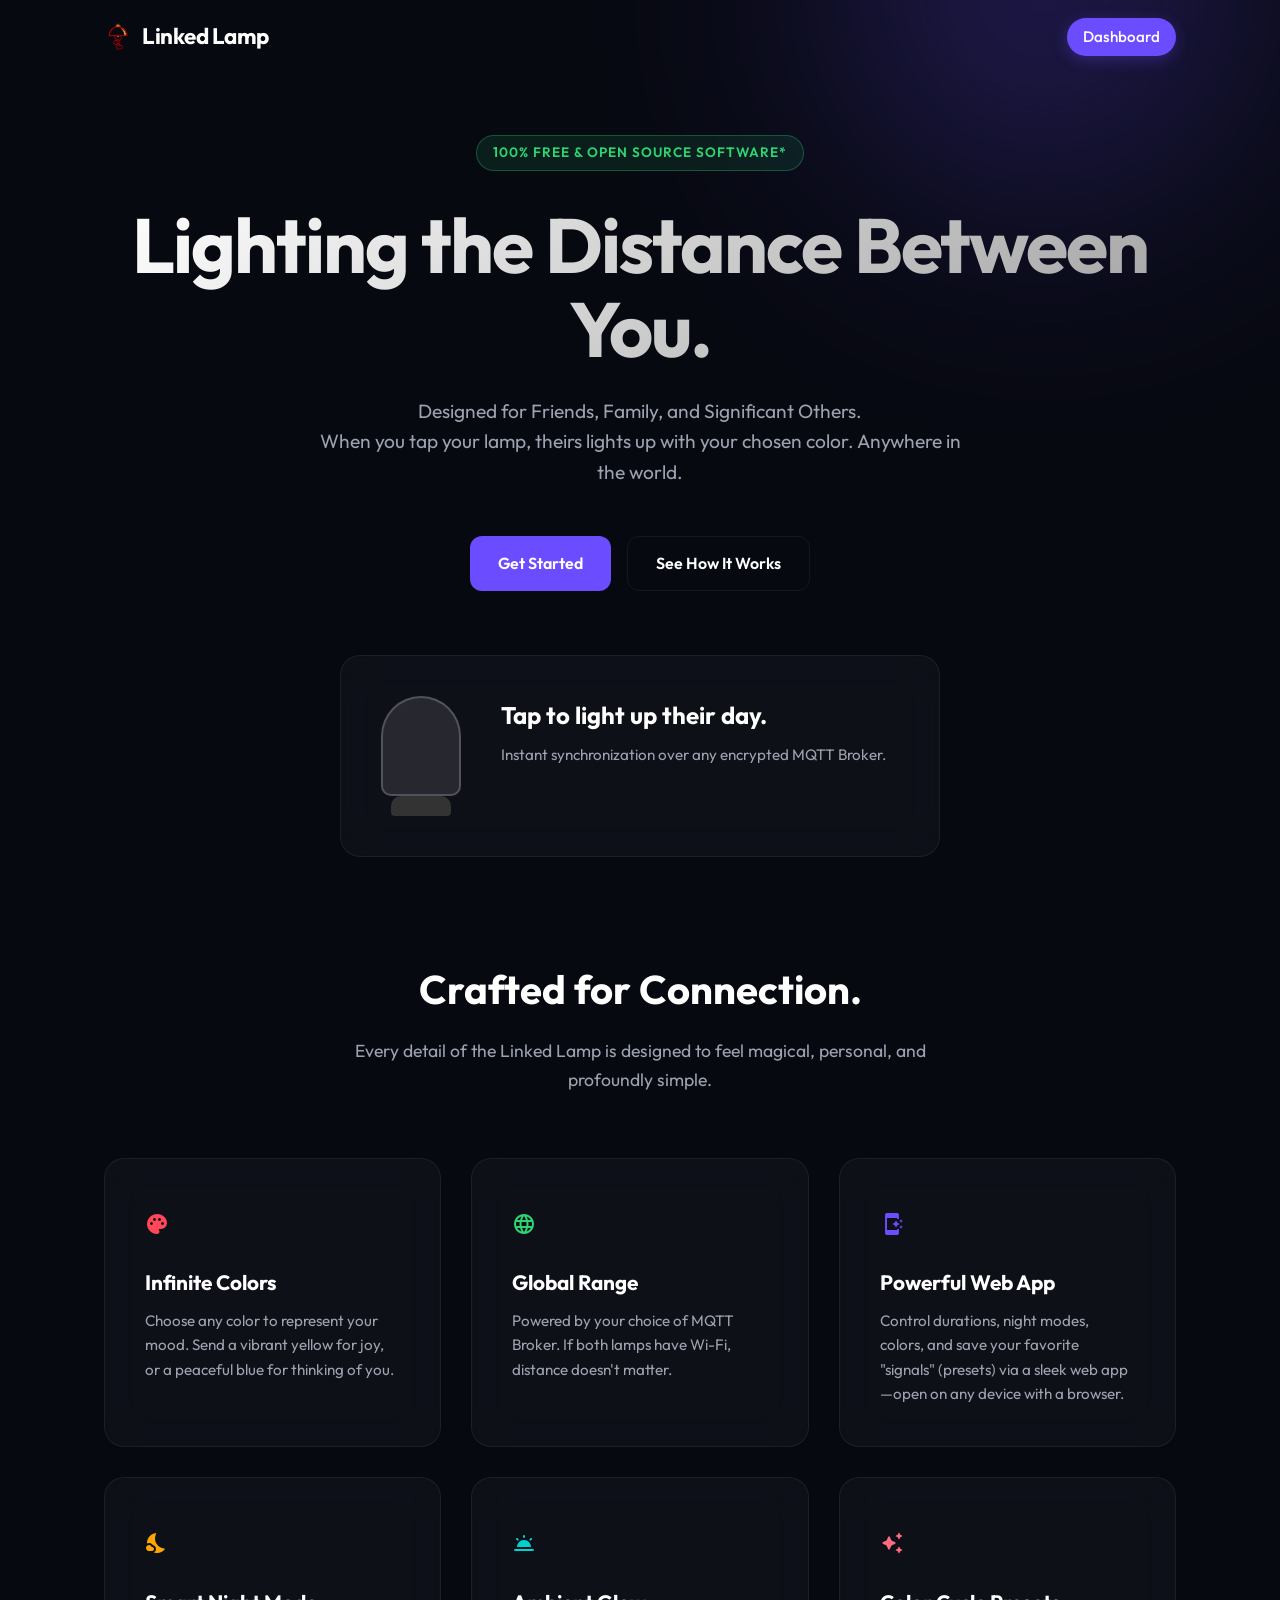
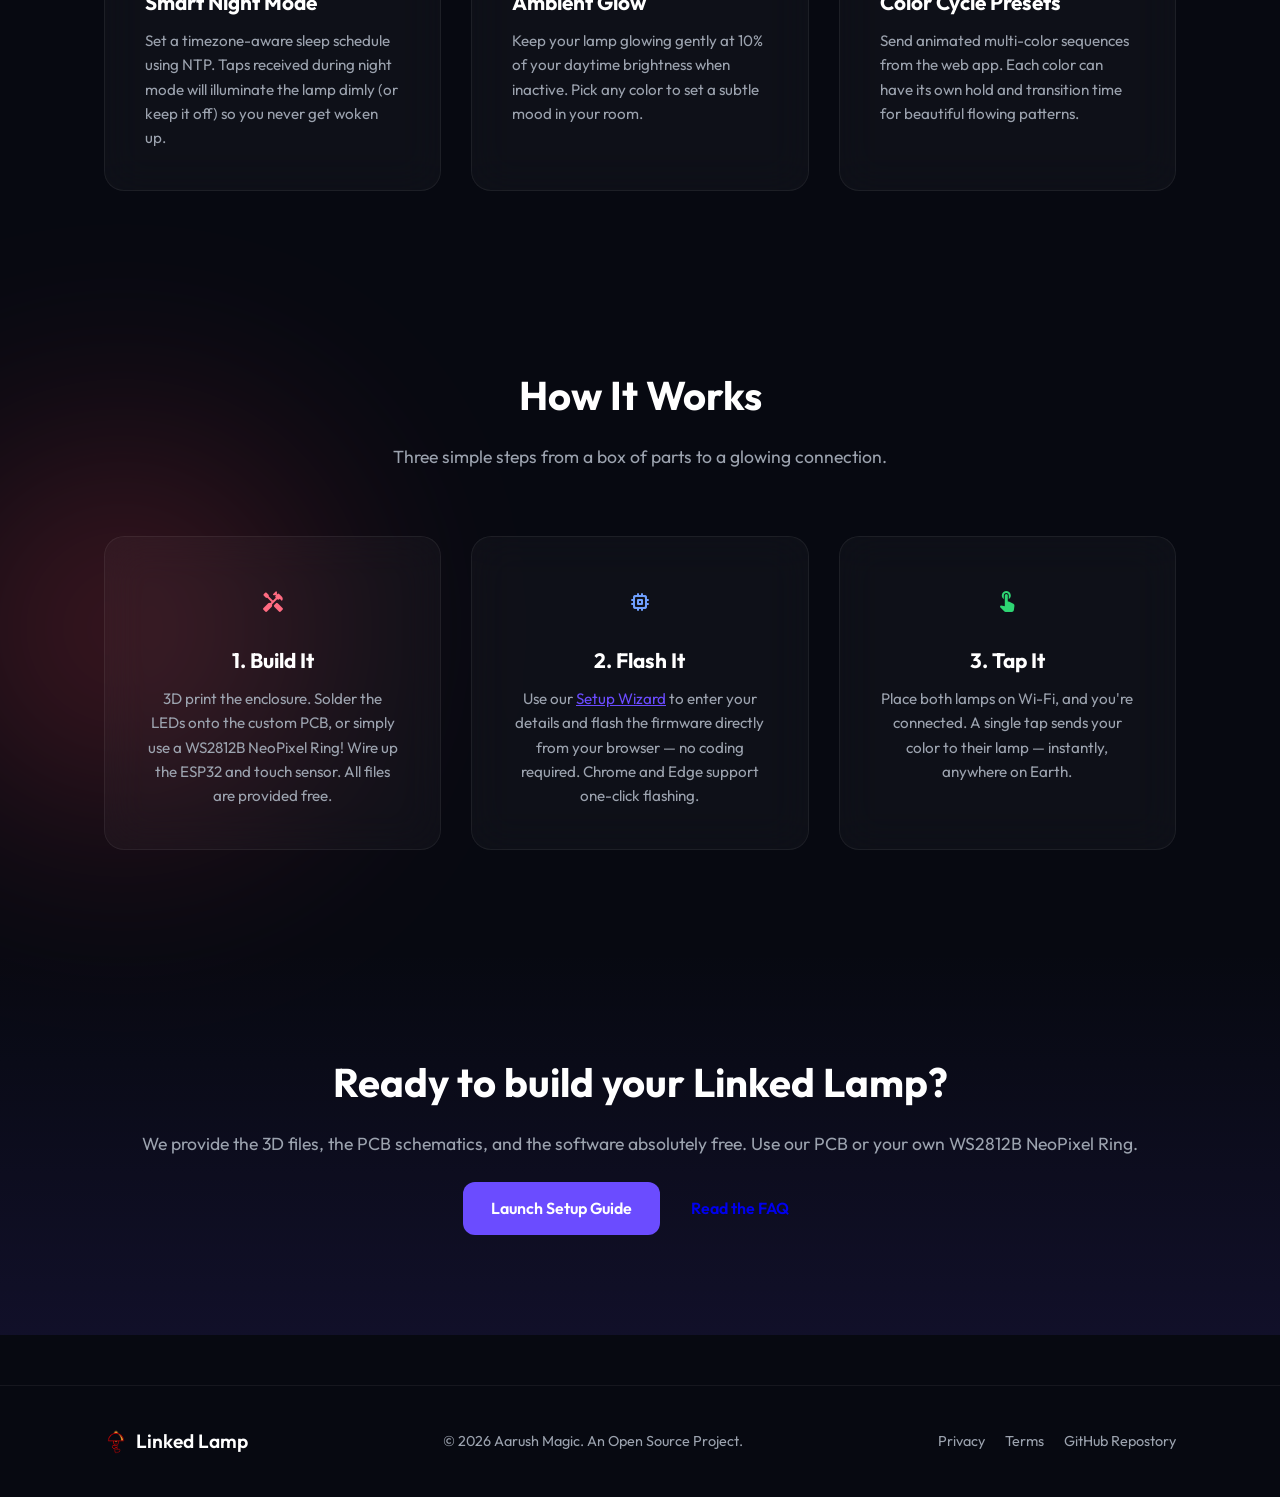
==== commit 1bb4c420: "Changes to terms and privacy policy" ====
--- a/docs/index.html
+++ b/docs/index.html
@@ -33,11 +33,11 @@
             <div class="nav-links" style="margin-left: auto;">
                 <a href="my/" class="nav-btn primary">Dashboard</a>
             </div>
-</div>
+        </div>
     </nav>
 
     <!-- Mobile Nav Overlay -->
-<!-- Hero Section -->
+    <!-- Hero Section -->
     <header class="hero">
         <div class="hero-content max-w">
             <div class="hero-badge">100% Free & Open Source Software*</div>
@@ -89,7 +89,7 @@
                 <div class="feature-icon" style="color: #2ed573;"><span class="material-icons-round">language</span>
                 </div>
                 <h3>Global Range</h3>
-                <p>Powered by your choice of MQTT broker — HiveMQ, Adafruit IO, Mosquitto, or any TLS-capable broker. If both lamps have Wi-Fi, distance doesn't matter.</p>
+                <p>Powered by your choice of MQTT Broker. If both lamps have Wi-Fi, distance doesn't matter.</p>
             </div>
 
             <div class="feature-card glass-card">
@@ -104,7 +104,8 @@
                 <div class="feature-icon" style="color: #ffa502;"><span class="material-icons-round">nights_stay</span>
                 </div>
                 <h3>Smart Night Mode</h3>
-                <p>Set a timezone-aware sleep schedule using NTP. Taps received during night mode will illuminate the lamp dimly (or keep it off)
+                <p>Set a timezone-aware sleep schedule using NTP. Taps received during night mode will illuminate the
+                    lamp dimly (or keep it off)
                     so you never get woken up.</p>
             </div>
 
@@ -112,7 +113,8 @@
                 <div class="feature-icon" style="color: #00d2d3;"><span class="material-icons-round">wb_twilight</span>
                 </div>
                 <h3>Ambient Glow</h3>
-                <p>Keep your lamp glowing gently at 10% of your daytime brightness when inactive. Pick any color to set a subtle mood
+                <p>Keep your lamp glowing gently at 10% of your daytime brightness when inactive. Pick any color to set
+                    a subtle mood
                     in your room.</p>
             </div>
 
@@ -120,7 +122,8 @@
                 <div class="feature-icon" style="color: #ff6b81;"><span class="material-icons-round">auto_awesome</span>
                 </div>
                 <h3>Color Cycle Presets</h3>
-                <p>Send animated multi-color sequences from the web app. Each color can have its own hold and transition time for beautiful flowing patterns.</p>
+                <p>Send animated multi-color sequences from the web app. Each color can have its own hold and transition
+                    time for beautiful flowing patterns.</p>
             </div>
         </div>
     </section>
@@ -190,12 +193,7 @@
                 <a href="privacy.html">Privacy</a>
                 <a href="terms.html">Terms</a>
                 <a href="https://github.com/aarushmagic/Linked-Lamp">GitHub Repostory</a>
-                <a href="https://github.com/aarushmagic/Linked-Lamp/issues">Report an Issue</a>
-            </div>
-        </div>
-        <div class="max-w mt-3" style="text-align: center; font-size: 0.8rem; color: var(--text-dim); padding: 0 20px;">
-            * The Linked Lamp software and hardware designs are open source. Third-party services required for
-            connectivity (such as HiveMQ, Adafruit IO, or AWS) are proprietary and governed by their respective owners.
+            </div>
         </div>
     </footer>
 
@@ -211,8 +209,7 @@
         });
 
         // Hamburger menu toggle
-</script>
+    </script>
 </body>
 
-</html>
-
+</html>
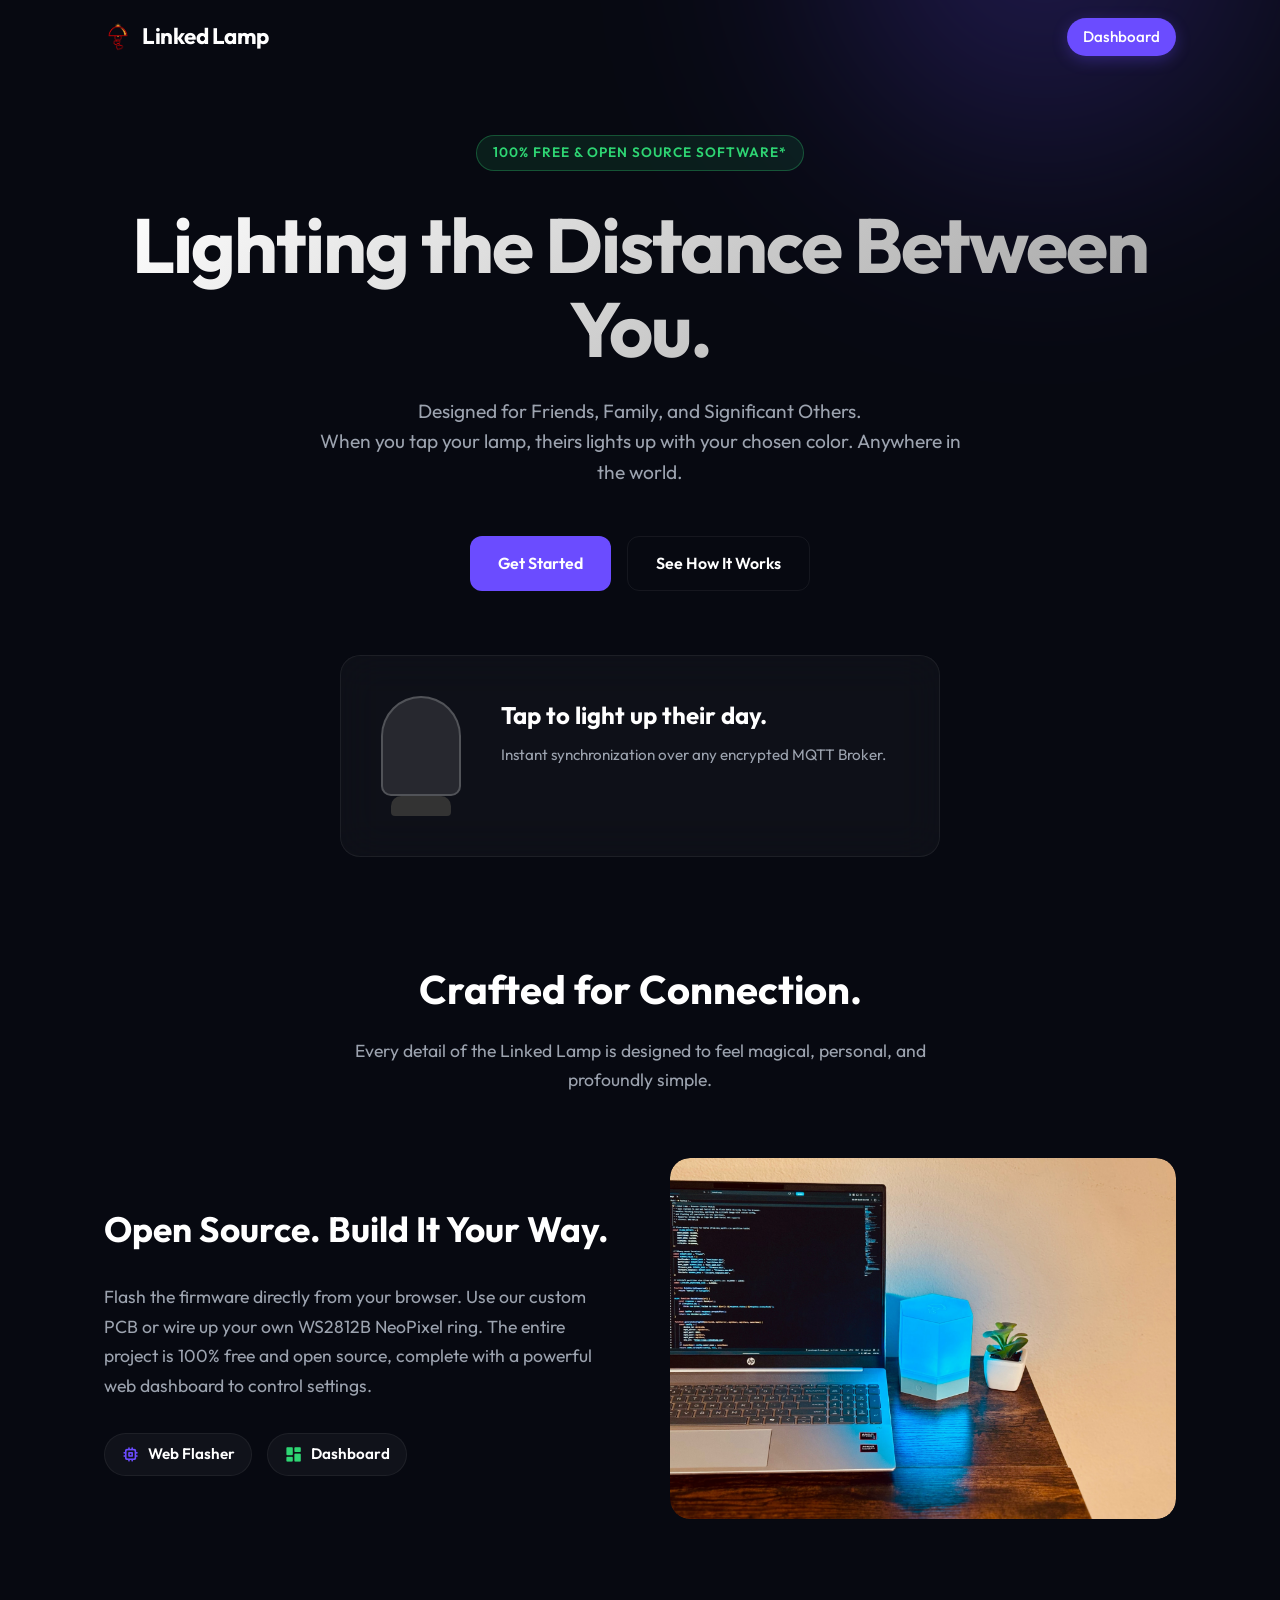
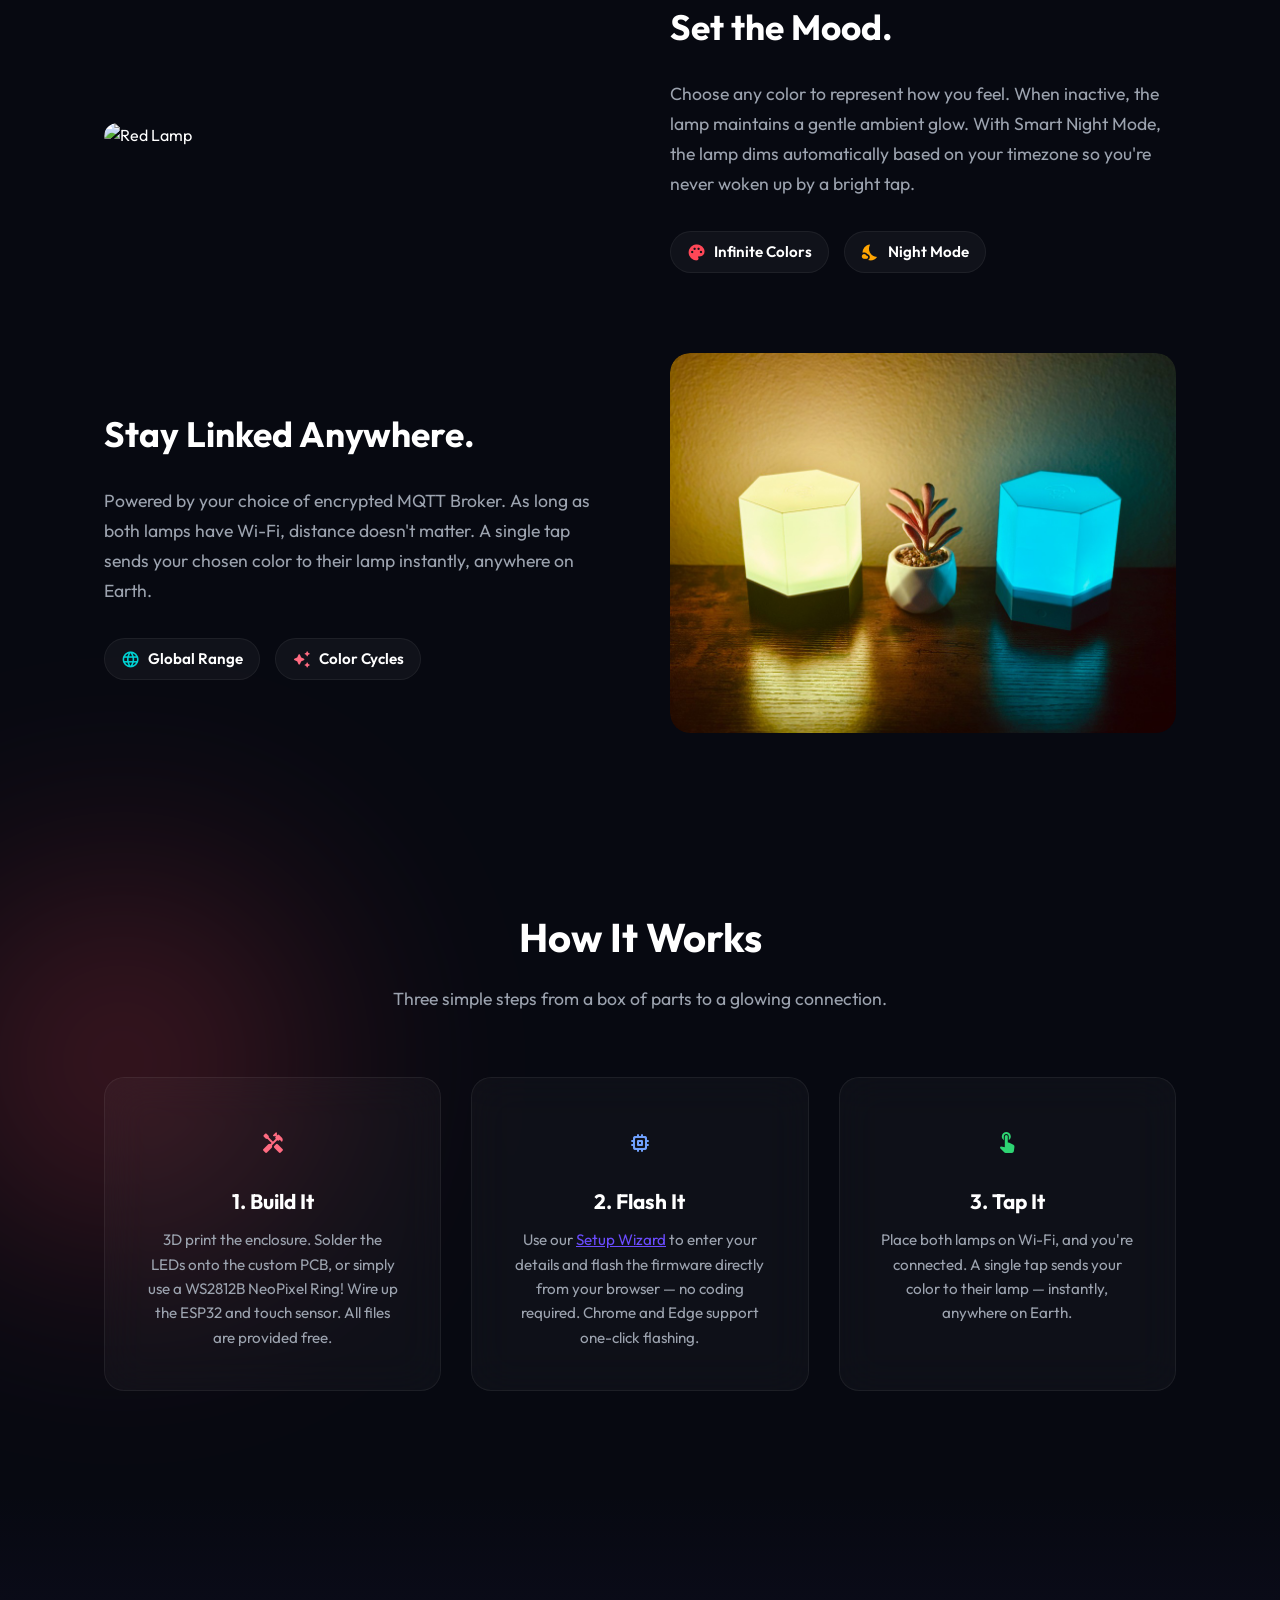
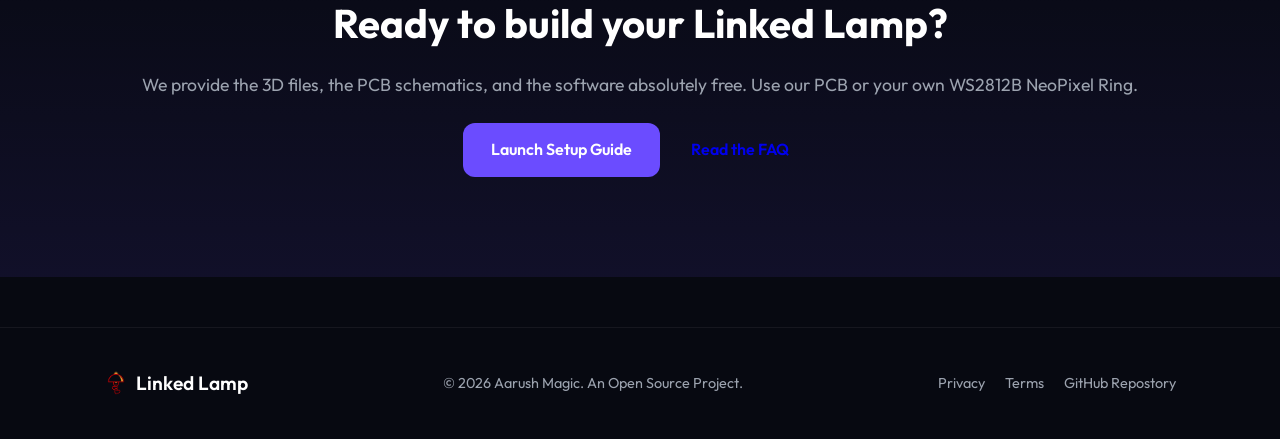
==== commit 266c356e: "Added images to home page" ====
--- a/docs/index.html
+++ b/docs/index.html
@@ -76,7 +76,7 @@
             <p>Every detail of the Linked Lamp is designed to feel magical, personal, and profoundly simple.</p>
         </div>
 
-        <div class="feature-grid">
+        <div class="feature-grid mobile-feature-grid">
             <div class="feature-card glass-card">
                 <div class="feature-icon" style="color: #ff4757;"><span class="material-icons-round">palette</span>
                 </div>
@@ -124,6 +124,53 @@
                 <h3>Color Cycle Presets</h3>
                 <p>Send animated multi-color sequences from the web app. Each color can have its own hold and transition
                     time for beautiful flowing patterns.</p>
+            </div>
+        </div>
+
+        <!-- Desktop Features Rows -->
+        <div class="desktop-feature-rows">
+        <!-- Row 1 -->
+        <div class="feature-row">
+            <div class="feature-text">
+                <h2>Open Source. Build It Your Way.</h2>
+                <p>Flash the firmware directly from your browser. Use our custom PCB or wire up your own WS2812B NeoPixel ring. The entire project is 100% free and open source, complete with a powerful web dashboard to control settings.</p>
+                <div class="feature-badges">
+                    <span class="feature-badge"><span class="material-icons-round" style="color: #6b4cff;">memory</span> Web Flasher</span>
+                    <span class="feature-badge"><span class="material-icons-round" style="color: #2ed573;">dashboard</span> Dashboard</span>
+                </div>
+            </div>
+            <div class="feature-image">
+                <img src="images/blue_lamp.jpg" alt="Web Flasher and Lamp">
+            </div>
+        </div>
+
+        <!-- Row 2 -->
+        <div class="feature-row reverse">
+            <div class="feature-text">
+                <h2>Set the Mood.</h2>
+                <p>Choose any color to represent how you feel. When inactive, the lamp maintains a gentle ambient glow. With Smart Night Mode, the lamp dims automatically based on your timezone so you're never woken up by a bright tap.</p>
+                <div class="feature-badges">
+                    <span class="feature-badge"><span class="material-icons-round" style="color: #ff4757;">palette</span> Infinite Colors</span>
+                    <span class="feature-badge"><span class="material-icons-round" style="color: #ffa502;">nights_stay</span> Night Mode</span>
+                </div>
+            </div>
+            <div class="feature-image">
+                <img src="images/red_lamp.jpg" alt="Red Lamp">
+            </div>
+        </div>
+
+        <!-- Row 3 -->
+        <div class="feature-row">
+            <div class="feature-text">
+                <h2>Stay Linked Anywhere.</h2>
+                <p>Powered by your choice of encrypted MQTT Broker. As long as both lamps have Wi-Fi, distance doesn't matter. A single tap sends your chosen color to their lamp instantly, anywhere on Earth.</p>
+                <div class="feature-badges">
+                    <span class="feature-badge"><span class="material-icons-round" style="color: #00d2d3;">language</span> Global Range</span>
+                    <span class="feature-badge"><span class="material-icons-round" style="color: #ff6b81;">auto_awesome</span> Color Cycles</span>
+                </div>
+            </div>
+            <div class="feature-image">
+                <img src="images/lamps_hero.jpg" alt="Two Lamps Connected">
             </div>
         </div>
     </section>
@@ -198,7 +245,7 @@
     </footer>
 
     <script>
-        // Scroll effects
+        // Toggle navigation bar styling dynamically on page scroll
         window.addEventListener("scroll", () => {
             const nav = document.querySelector(".navbar");
             if (window.scrollY > 50) {
@@ -207,8 +254,6 @@
                 nav.classList.remove("scrolled");
             }
         });
-
-        // Hamburger menu toggle
     </script>
 </body>
 
--- a/docs/landing.css
+++ b/docs/landing.css
@@ -431,6 +431,83 @@
 .feature-card p {
     color: var(--text-dim);
     font-size: 0.95rem;
+}
+
+/* --- Desktop Feature Rows --- */
+.desktop-feature-rows {
+    display: flex;
+    flex-direction: column;
+    gap: 80px;
+}
+
+.feature-row {
+    display: flex;
+    align-items: center;
+    gap: 60px;
+    text-align: left;
+}
+
+.feature-row.reverse {
+    flex-direction: row-reverse;
+}
+
+.feature-text {
+    flex: 1;
+}
+
+.feature-text h2 {
+    font-size: 2.2rem;
+    font-weight: 700;
+    margin-bottom: 1.5rem;
+}
+
+.feature-text p {
+    color: var(--text-dim);
+    font-size: 1.1rem;
+    line-height: 1.7;
+    margin-bottom: 2rem;
+}
+
+.feature-badges {
+    display: flex;
+    gap: 15px;
+    flex-wrap: wrap;
+}
+
+.feature-badge {
+    display: inline-flex;
+    align-items: center;
+    gap: 8px;
+    padding: 8px 16px;
+    background: rgba(255, 255, 255, 0.04);
+    border: 1px solid var(--border);
+    border-radius: 30px;
+    font-weight: 600;
+    font-size: 0.95rem;
+}
+
+.feature-badge .material-icons-round {
+    font-size: 1.2rem;
+}
+
+.feature-image {
+    flex: 1;
+    border-radius: var(--radius);
+    overflow: hidden;
+}
+
+.feature-image img {
+    width: 100%;
+    height: auto;
+    display: block;
+    border-radius: var(--radius);
+    object-fit: cover;
+}
+
+@media (min-width: 769px) {
+    .mobile-feature-grid {
+        display: none !important;
+    }
 }
 
 /* --- CTA Section --- */
@@ -616,6 +693,10 @@
         flex-direction: column;
     }
 
+    .desktop-feature-rows {
+        display: none !important;
+    }
+
     /* Constrain ambient glows on mobile */
     .ambient-glow {
         max-width: 100vw;
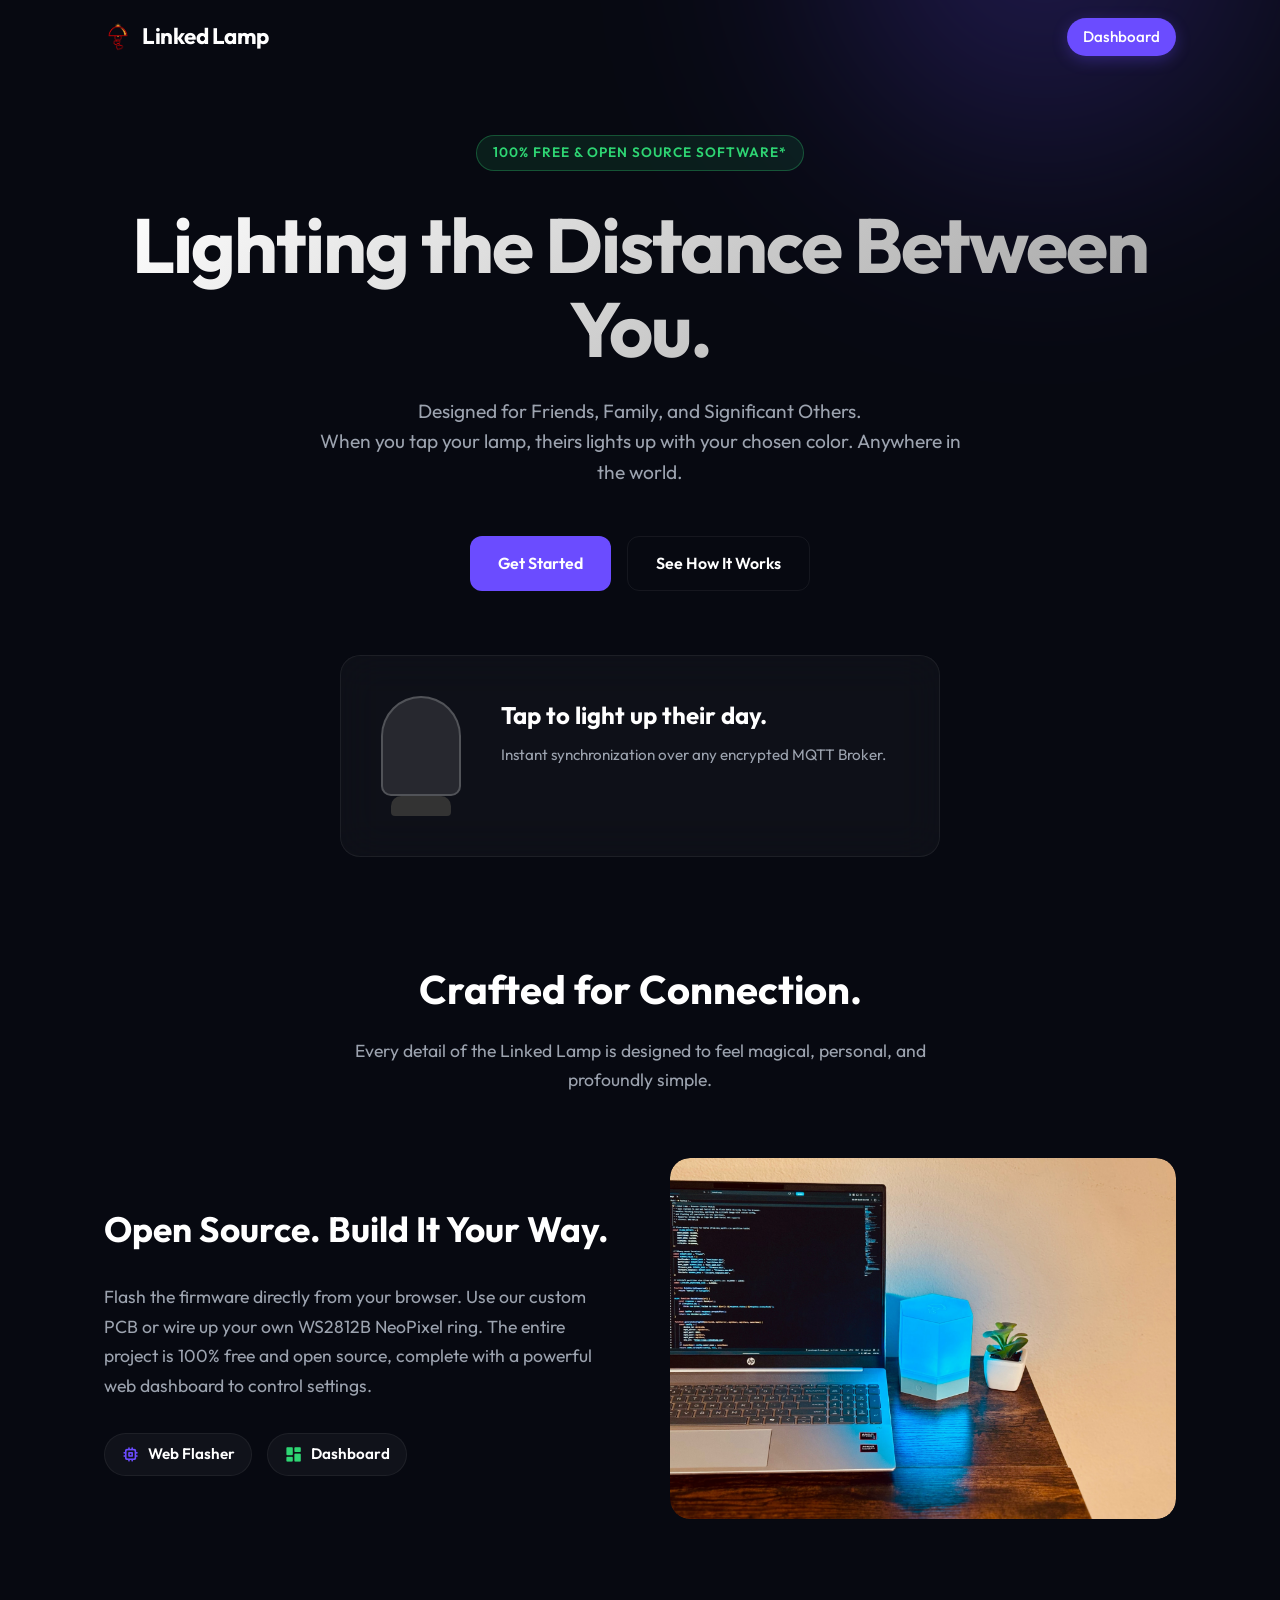
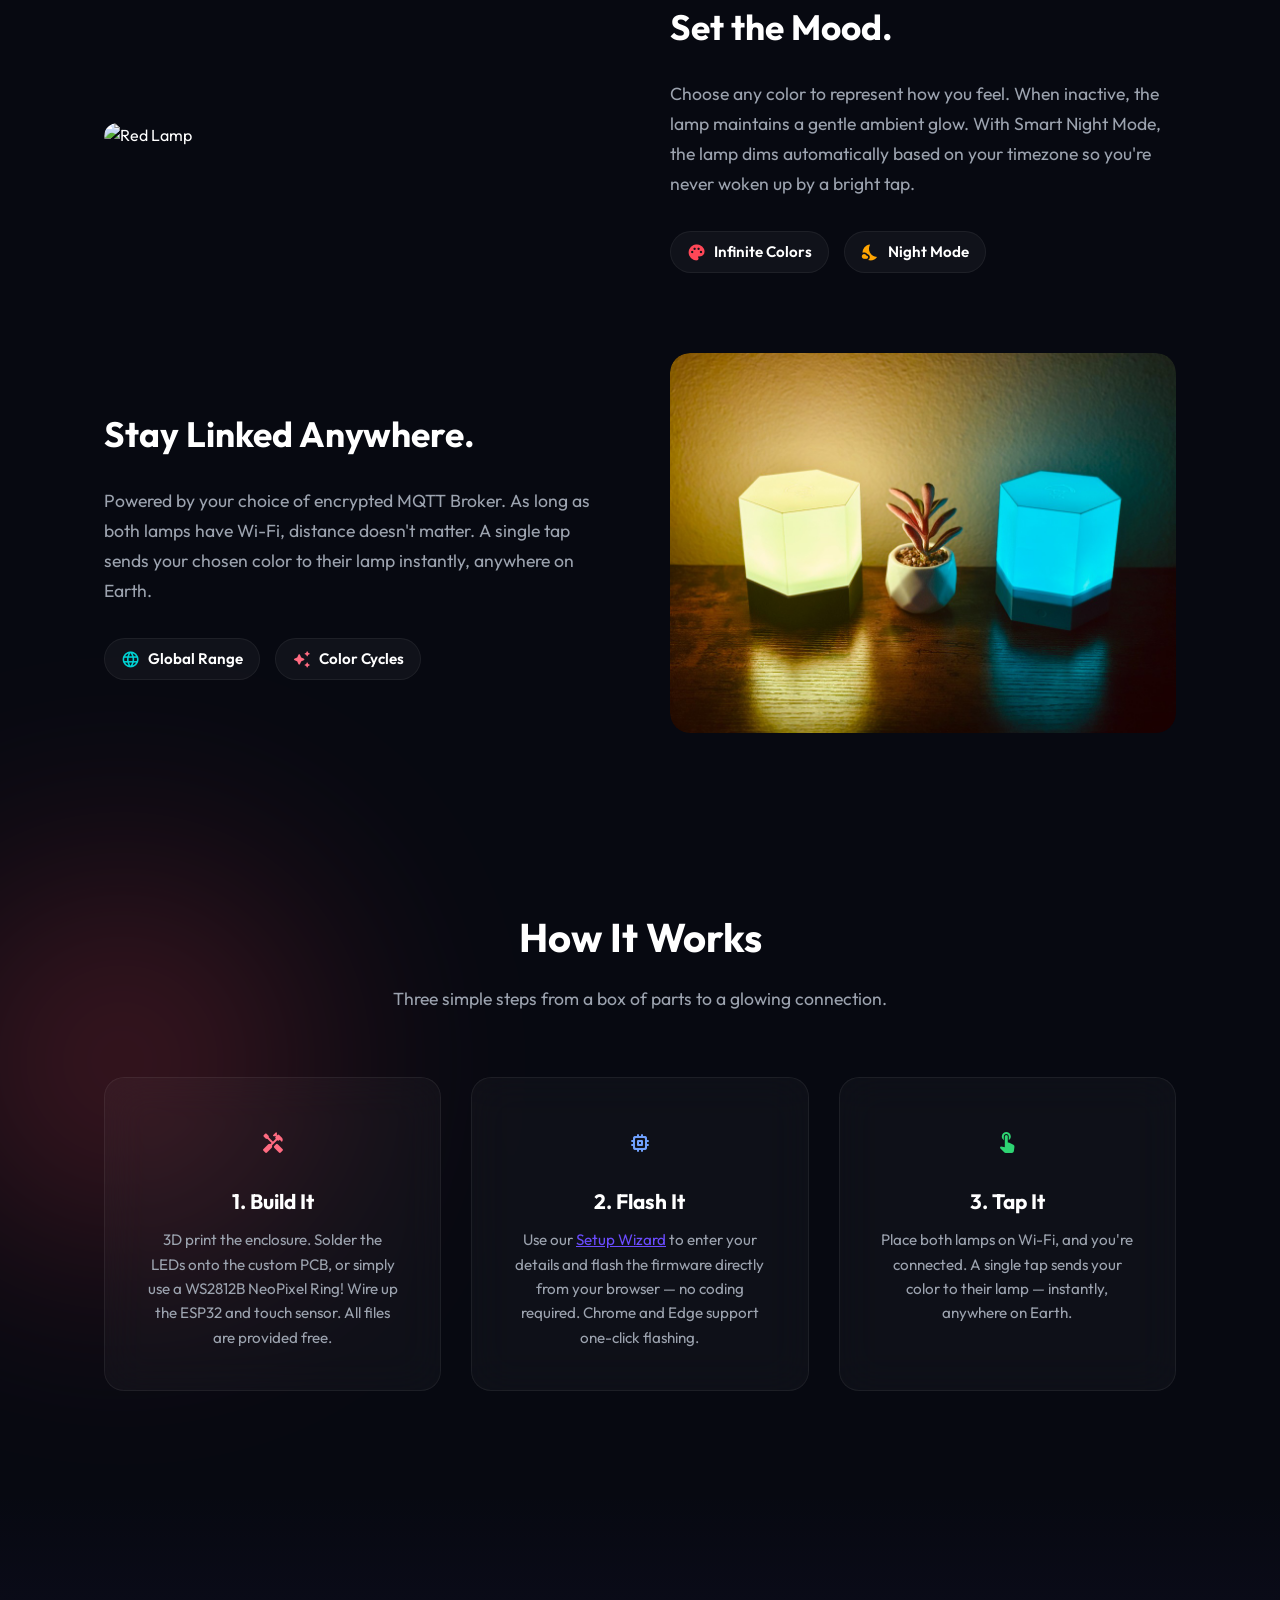
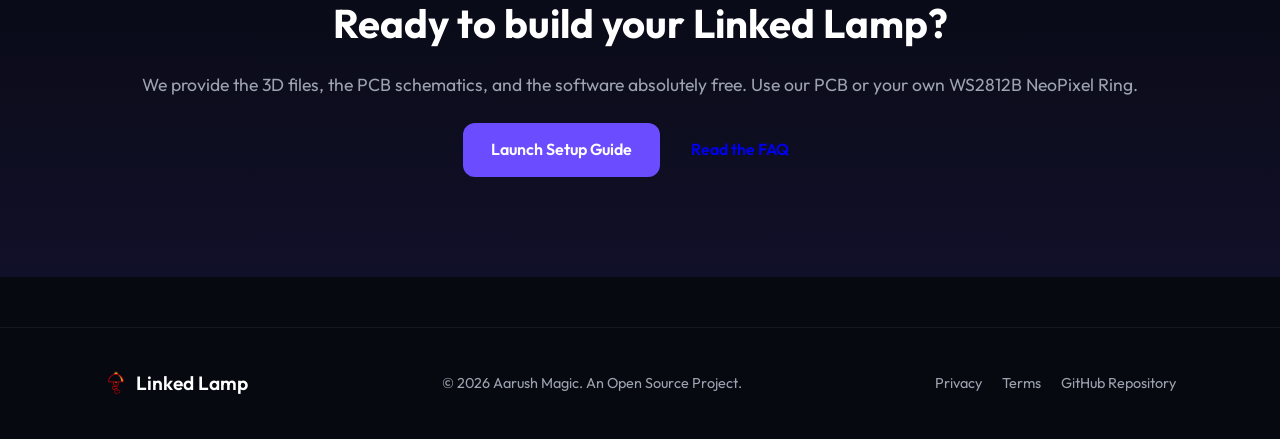
==== commit 67f63727: "Fixed typo" ====
--- a/docs/index.html
+++ b/docs/index.html
@@ -239,7 +239,7 @@
             <div class="footer-links">
                 <a href="privacy.html">Privacy</a>
                 <a href="terms.html">Terms</a>
-                <a href="https://github.com/aarushmagic/Linked-Lamp">GitHub Repostory</a>
+                <a href="https://github.com/aarushmagic/Linked-Lamp">GitHub Repository</a>
             </div>
         </div>
     </footer>
